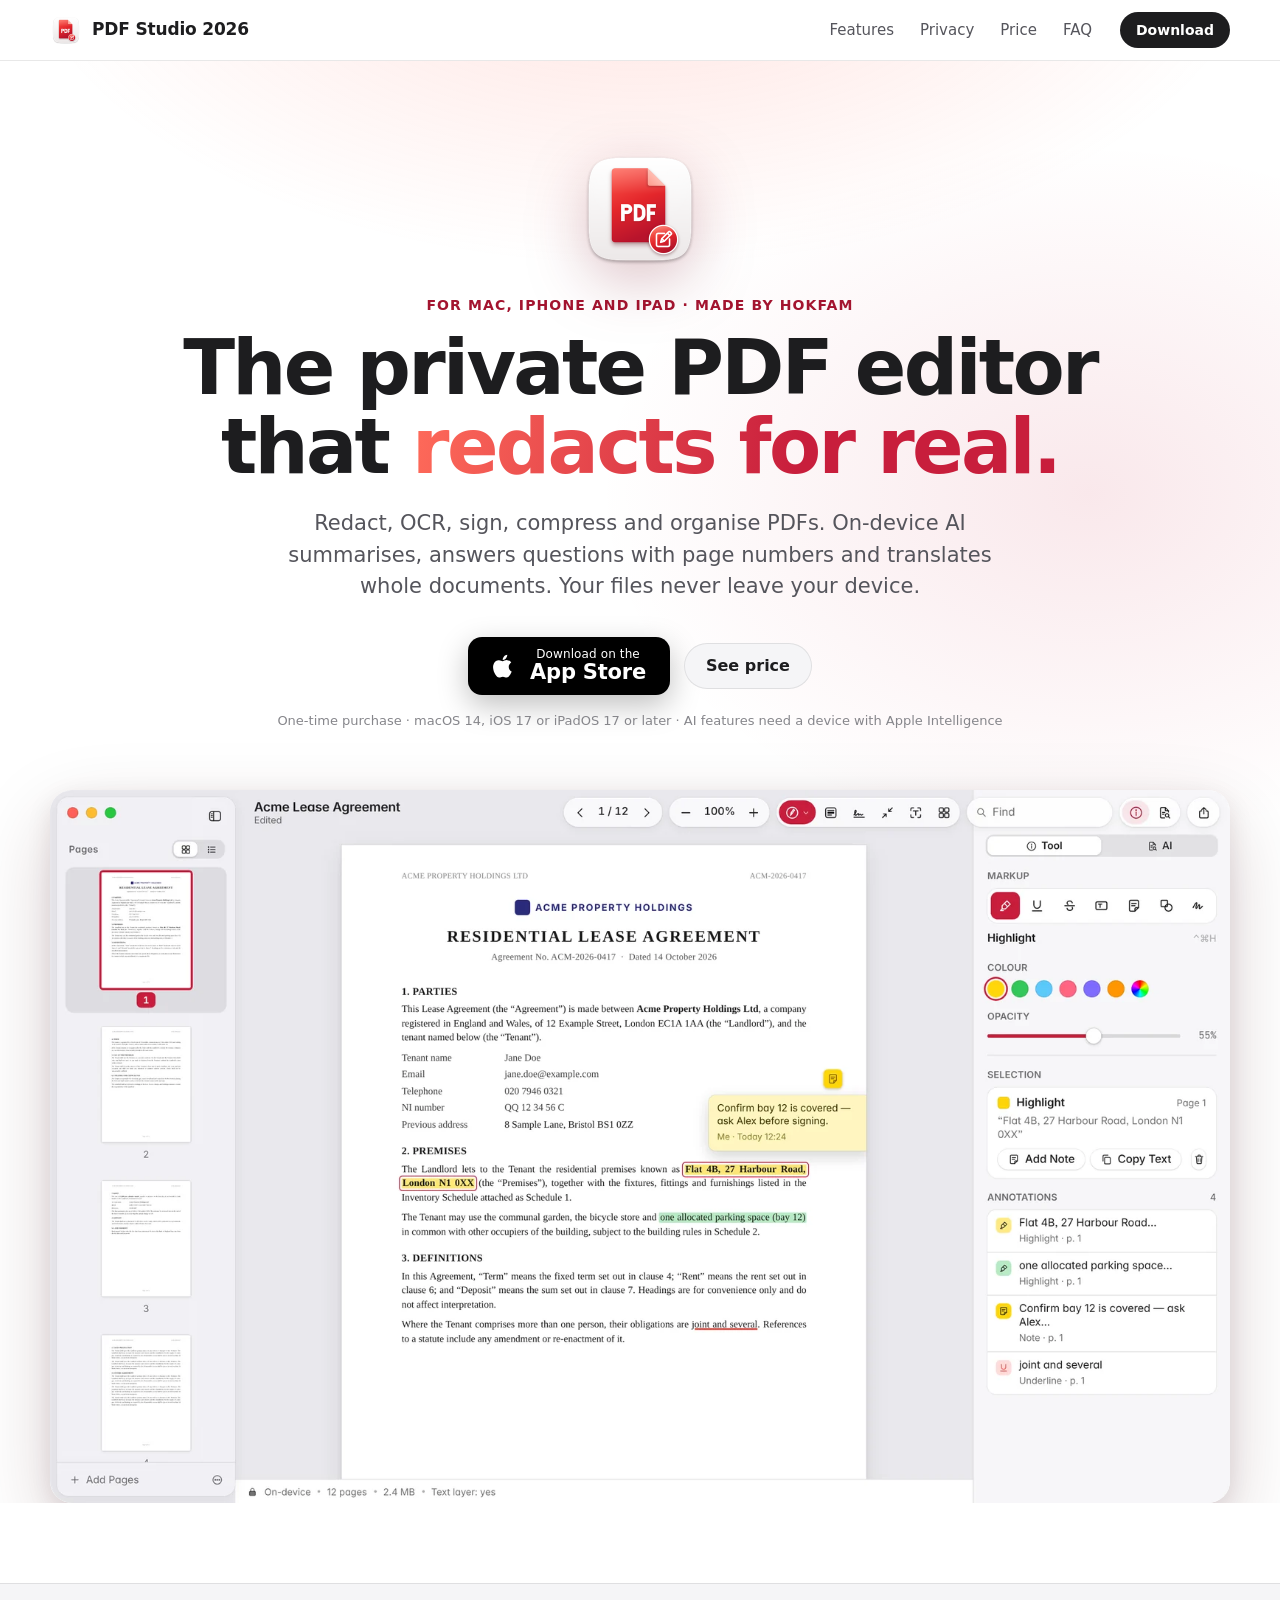
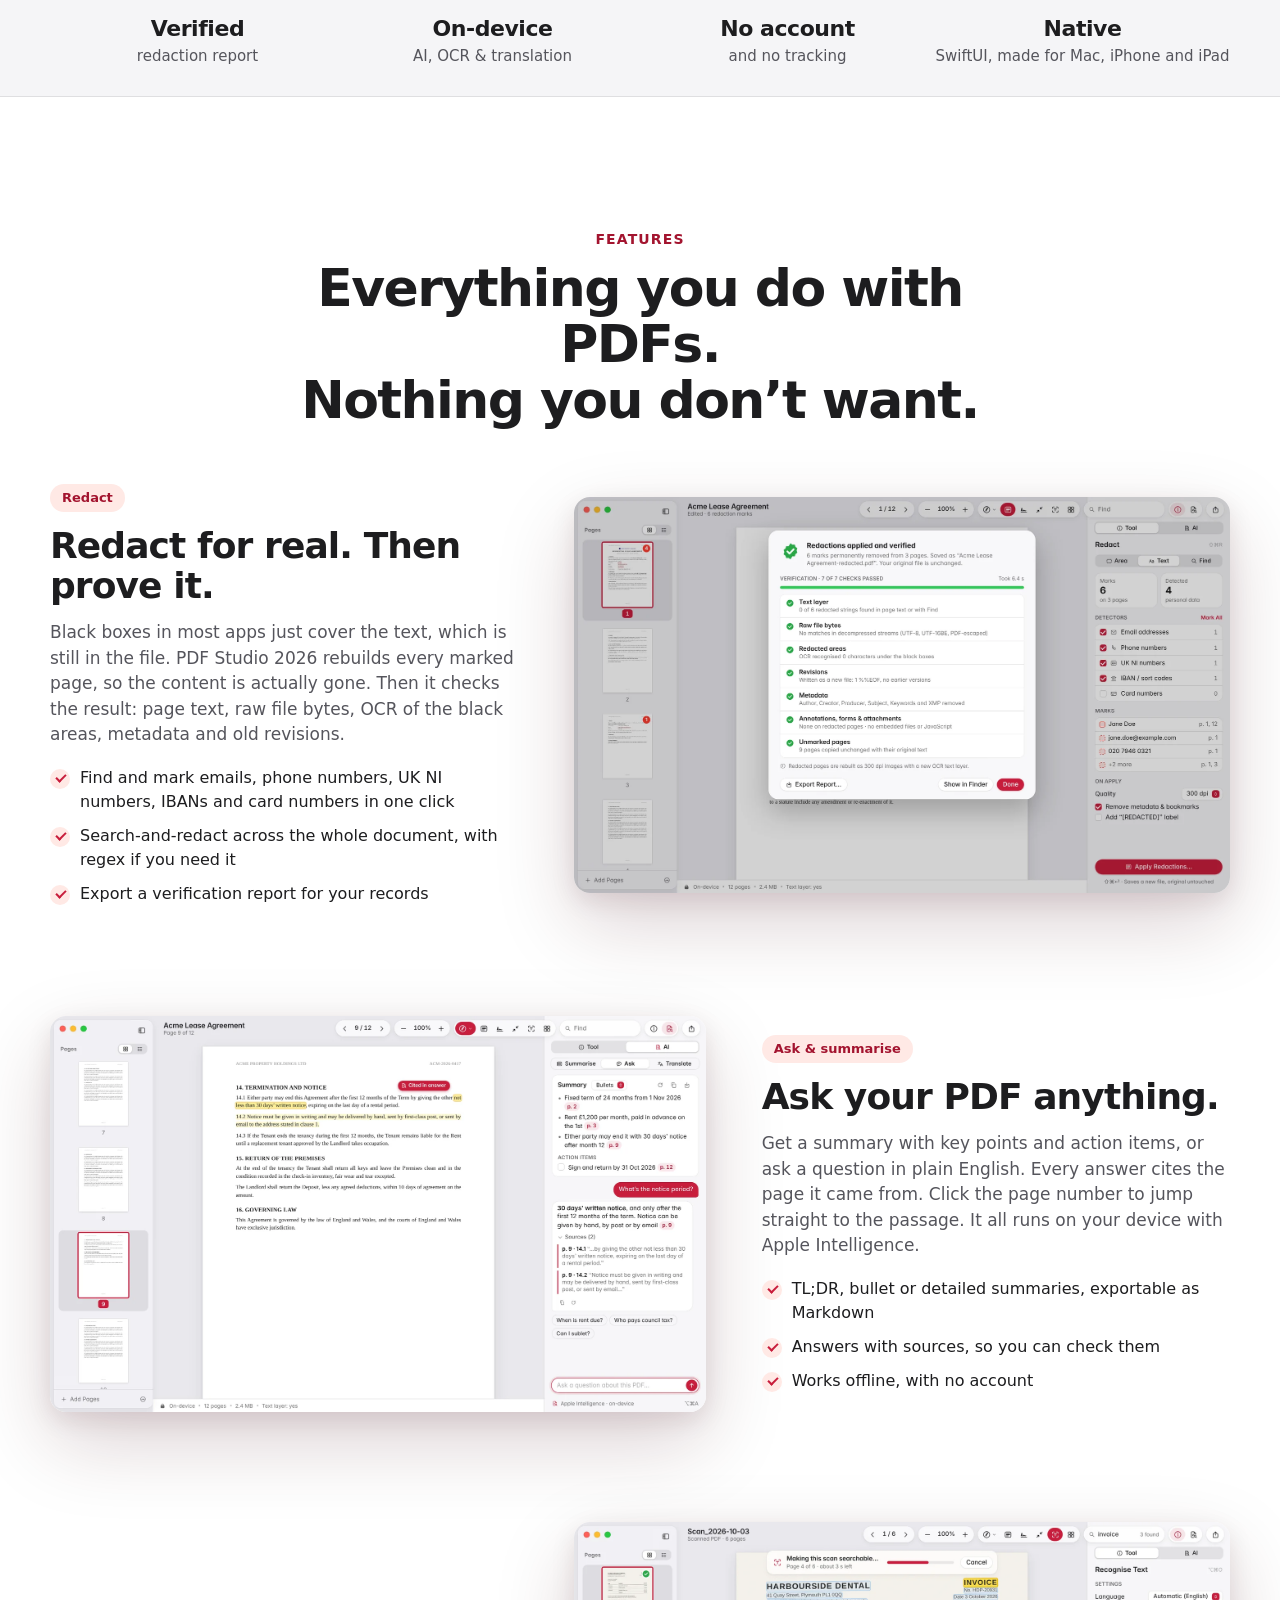
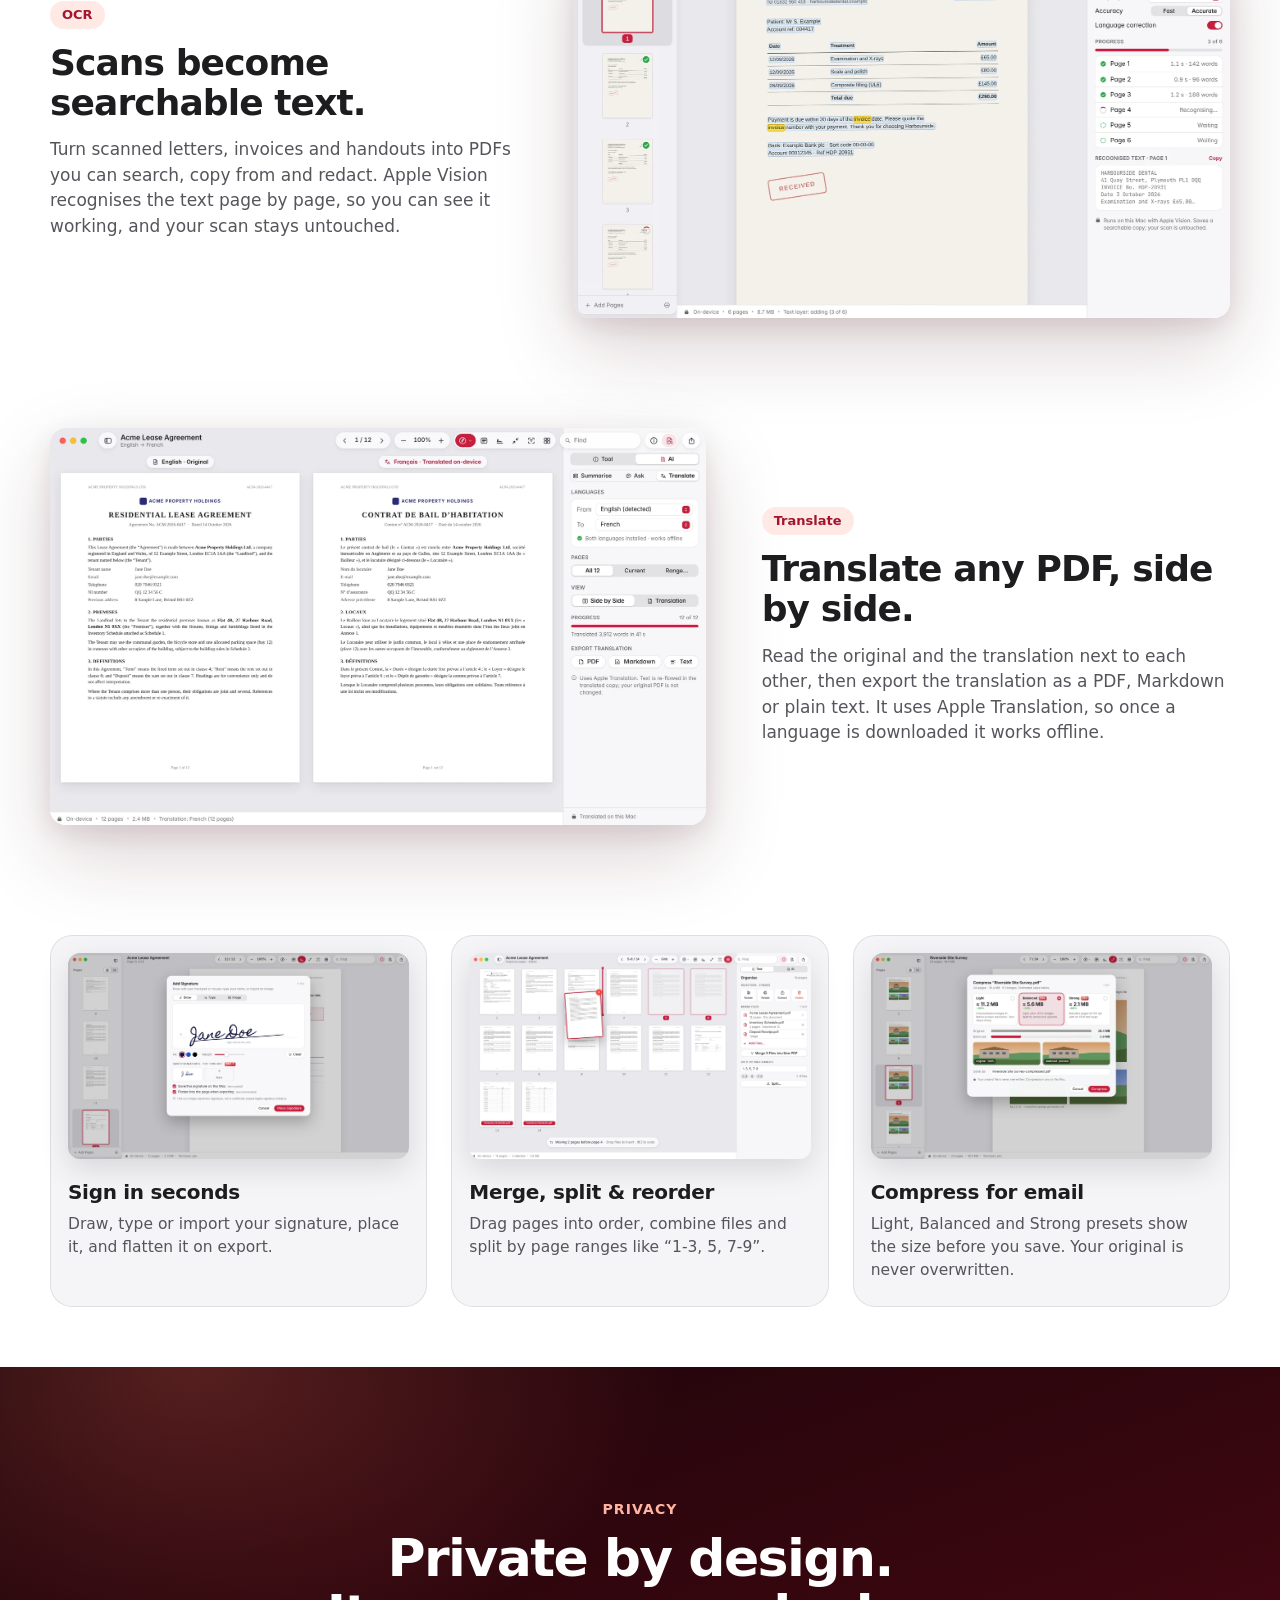
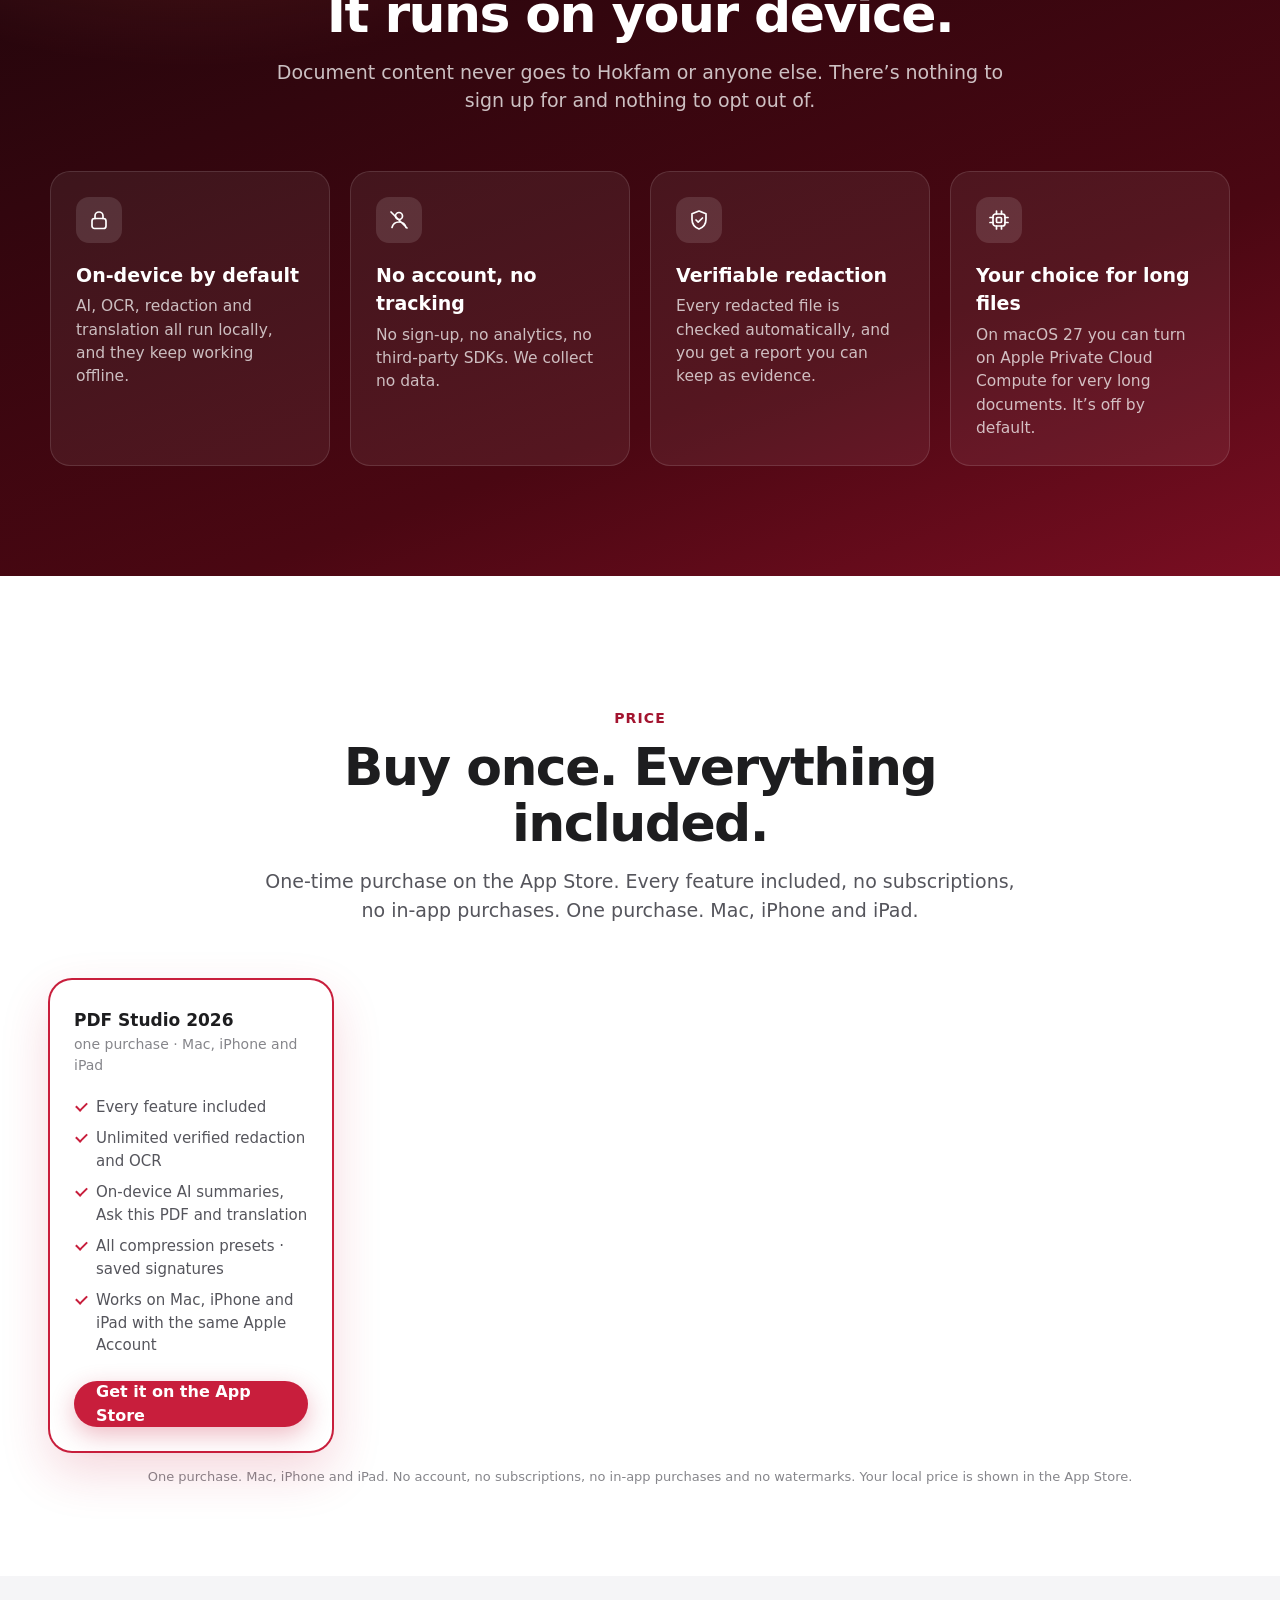
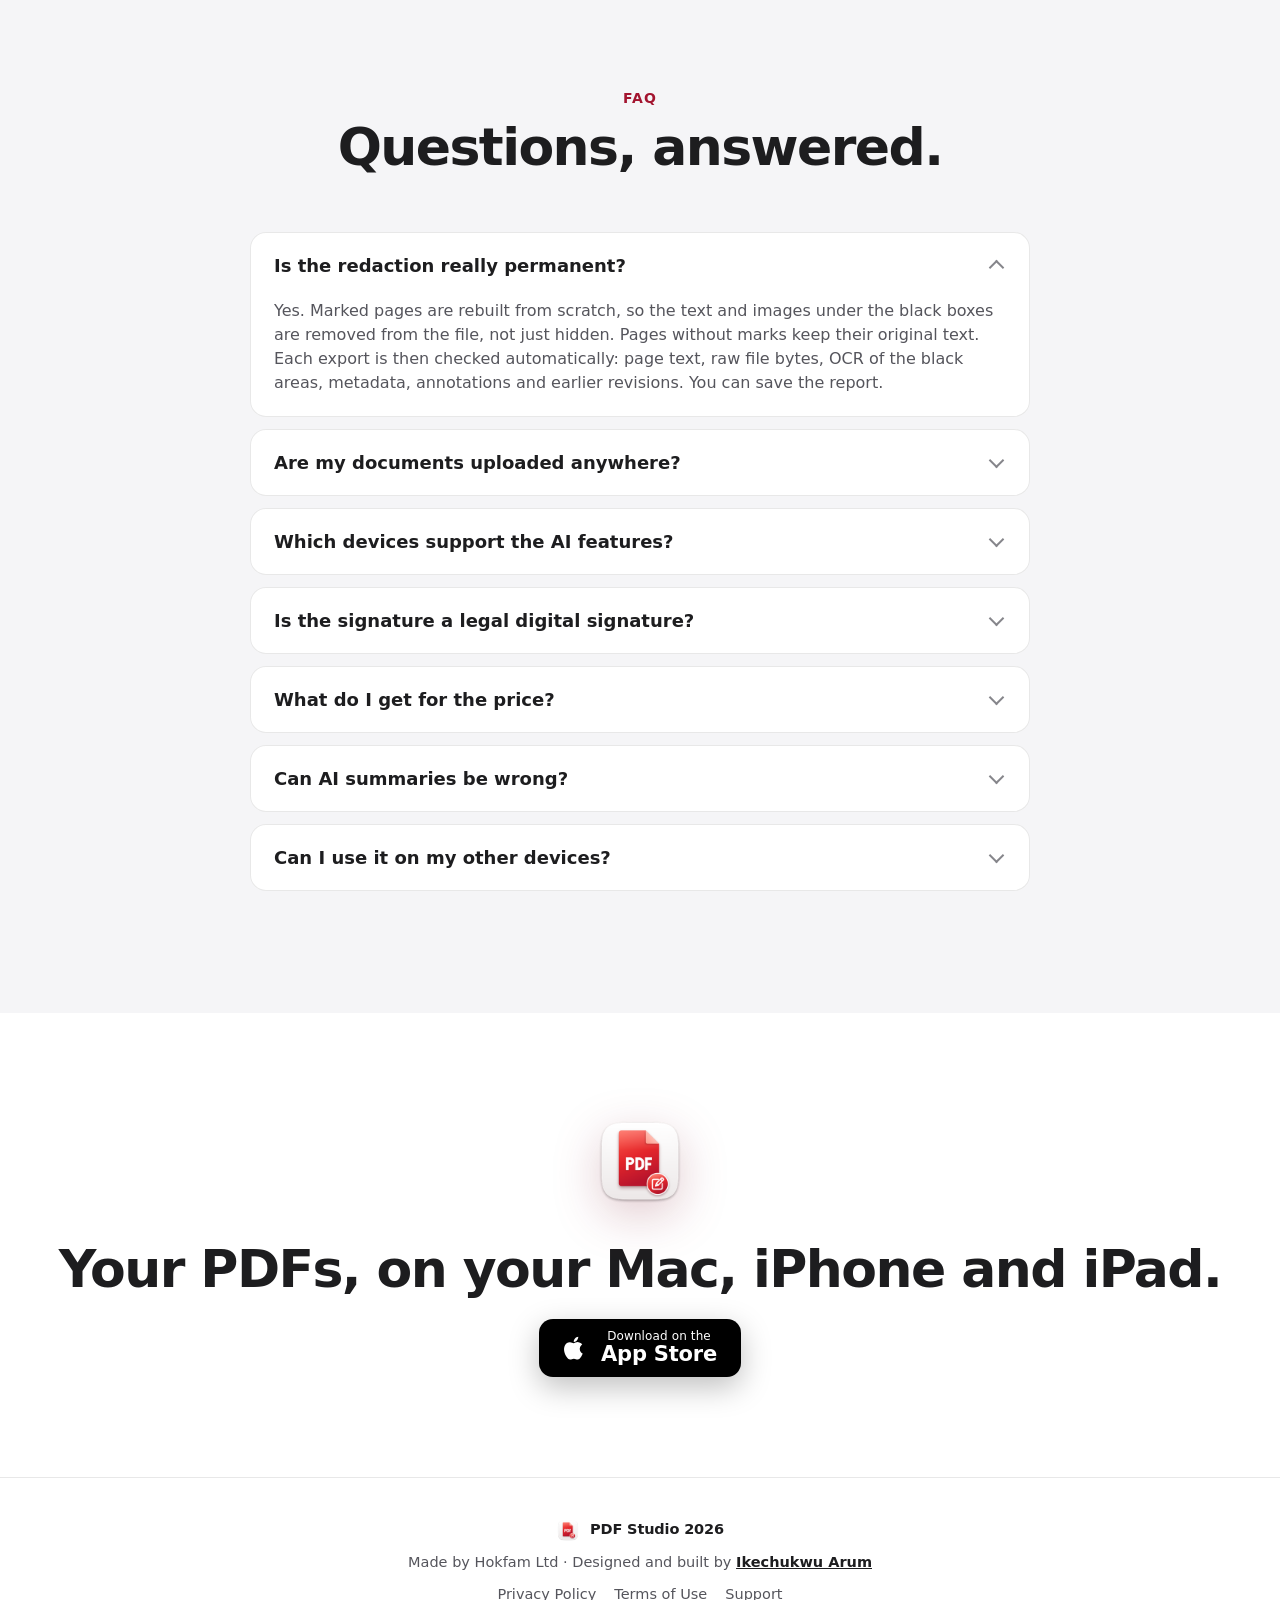
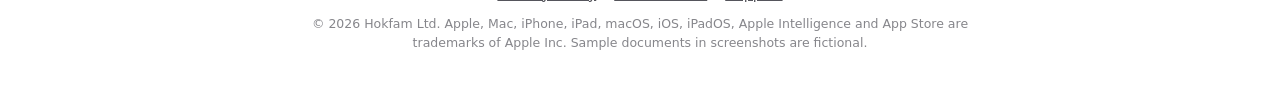
==== index.html @ 71749ad9 "Add files via upload" ====
<!doctype html>
<html lang="en">
<head>
<meta charset="utf-8">
<meta name="viewport" content="width=device-width, initial-scale=1">
<title>PDF Studio 2026: the private PDF editor for Mac, iPhone and iPad that redacts for real</title>
<meta name="description" content="Redact, OCR, sign, compress, merge and organise PDFs on your Mac, iPhone and iPad. On-device AI summarises, answers questions with page numbers and translates. No account. No tracking. Made by Hokfam Ltd.">
<meta name="theme-color" content="#C81E3C">
<meta property="og:type" content="website">
<meta property="og:site_name" content="PDF Studio 2026">
<meta property="og:title" content="PDF Studio 2026: the private PDF editor that redacts for real">
<meta property="og:description" content="Verified redaction, OCR, signatures, compression and on-device AI for Mac, iPhone and iPad. Your PDFs never leave your device.">
<meta property="og:image" content="assets/og-image.png">
<meta property="og:image:width" content="1200"><meta property="og:image:height" content="630">
<meta name="twitter:card" content="summary_large_image">
<meta name="twitter:title" content="PDF Studio 2026: the private PDF editor that redacts for real">
<meta name="twitter:description" content="Verified redaction, OCR, signatures, compression and on-device AI for Mac, iPhone and iPad.">
<meta name="twitter:image" content="assets/og-image.png">
<link rel="icon" type="image/png" sizes="32x32" href="assets/icon-32.png">
<link rel="icon" type="image/png" sizes="64x64" href="assets/icon-64.png">
<link rel="apple-touch-icon" href="assets/icon-180.png">
<link rel="stylesheet" href="styles.css">
<script type="application/ld+json">{"@context":"https://schema.org","@type":"SoftwareApplication","name":"PDF Studio 2026","operatingSystem":"macOS 14, iOS 17, iPadOS 17 or later","applicationCategory":"BusinessApplication","offers":{"@type":"Offer","name":"One-time purchase (Mac, iPhone and iPad)"},"publisher":{"@type":"Organization","name":"Hokfam Ltd"}}</script>
</head>
<body>
<a class="skip" href="#main">Skip to content</a>
<header class="nav">
  <div class="wrap nav-in">
    <a class="brand" href="#top"><img src="assets/icon-64.png" alt="" width="32" height="32"><span>PDF Studio 2026</span></a>
    <nav aria-label="Primary"><a href="#features">Features</a><a href="#privacy">Privacy</a><a href="#pricing">Price</a><a href="#faq">FAQ</a></nav>
    <a class="btn btn-sm btn-dark" href="#">Download</a>
  </div>
</header>

<main id="main">
<section class="hero" id="top">
  <div class="wrap hero-in">
    <img class="hero-icon" src="assets/icon-256.png" alt="PDF Studio 2026 app icon" width="128" height="128">
    <p class="eyebrow">For Mac, iPhone and iPad · Made by Hokfam</p>
    <h1>The private PDF editor<br>that <span class="grad">redacts for real.</span></h1>
    <p class="lead">Redact, OCR, sign, compress and organise PDFs. On-device AI summarises, answers questions with page numbers and translates whole documents. Your files never leave your device.</p>
    <div class="cta-row">
      <!-- Replace with Apple's official "Download on the App Store" badge (Apple Marketing Resources) before launch -->
      <a class="appstore" href="#" aria-label="Download on the App Store">
        <svg viewBox="0 0 24 24" aria-hidden="true"><path d="M16.6 12.6c0-2.3 1.9-3.4 2-3.5-1.1-1.6-2.8-1.8-3.4-1.8-1.4-.1-2.8.9-3.5.9-.7 0-1.9-.9-3.1-.8-1.6 0-3 .9-3.8 2.3-1.6 2.8-.4 7 1.2 9.2.8 1.1 1.7 2.3 2.9 2.3 1.1 0 1.6-.7 3-.7s1.8.7 3 .7 2-1.1 2.8-2.2c.9-1.3 1.2-2.5 1.3-2.6-.1 0-2.4-.9-2.4-3.8zM14.4 5.8c.6-.8 1.1-1.8 1-2.8-.9 0-2 .6-2.6 1.4-.6.7-1.1 1.7-1 2.7 1 .1 2-.5 2.6-1.3z"/></svg>
        <span><small>Download on the</small>App Store</span>
      </a>
      <a class="btn btn-ghost" href="#pricing">See price</a>
    </div>
    <p class="fine">One-time purchase · macOS 14, iOS 17 or iPadOS 17 or later · AI features need a device with Apple Intelligence</p>
  </div>
  <div class="wrap shot-hero">
    <picture>
      <source srcset="assets/01-main-editor-dark.webp" media="(prefers-color-scheme: dark)">
      <img src="assets/01-main-editor-light.webp" alt="PDF Studio 2026 editor window showing a lease agreement with page thumbnails, highlights and the markup inspector" width="1600" height="967">
    </picture>
  </div>
</section>

<section class="strip" aria-label="Highlights">
  <div class="wrap strip-in">
    <div><strong>Verified</strong><span>redaction report</span></div>
    <div><strong>On-device</strong><span>AI, OCR &amp; translation</span></div>
    <div><strong>No account</strong><span>and no tracking</span></div>
    <div><strong>Native</strong><span>SwiftUI, made for Mac, iPhone and iPad</span></div>
  </div>
</section>

<section id="features" class="features">
  <div class="wrap">
    <div class="sec-head"><p class="eyebrow">Features</p><h2>Everything you do with PDFs.<br>Nothing you don’t want.</h2></div>

    <article class="feat">
      <div class="feat-copy">
        <span class="tag">Redact</span>
        <h3>Redact for real. Then prove it.</h3>
        <p>Black boxes in most apps just cover the text, which is still in the file. PDF Studio 2026 rebuilds every marked page, so the content is actually gone. Then it checks the result: page text, raw file bytes, OCR of the black areas, metadata and old revisions.</p>
        <ul class="ticks"><li>Find and mark emails, phone numbers, UK NI numbers, IBANs and card numbers in one click</li><li>Search-and-redact across the whole document, with regex if you need it</li><li>Export a verification report for your records</li></ul>
      </div>
      <figure class="feat-shot"><picture><source srcset="assets/02-redaction-dark.webp" media="(prefers-color-scheme: dark)"><img src="assets/02-redaction-light.webp" alt="Redaction verified sheet listing seven passed checks" loading="lazy" width="1600" height="967"></picture></figure>
    </article>

    <article class="feat rev">
      <div class="feat-copy">
        <span class="tag">Ask &amp; summarise</span>
        <h3>Ask your PDF anything.</h3>
        <p>Get a summary with key points and action items, or ask a question in plain English. Every answer cites the page it came from. Click the page number to jump straight to the passage. It all runs on your device with Apple Intelligence.</p>
        <ul class="ticks"><li>TL;DR, bullet or detailed summaries, exportable as Markdown</li><li>Answers with sources, so you can check them</li><li>Works offline, with no account</li></ul>
      </div>
      <figure class="feat-shot"><picture><source srcset="assets/03-ai-panel-dark.webp" media="(prefers-color-scheme: dark)"><img src="assets/03-ai-panel-light.webp" alt="AI panel with a summary and an answer citing page 9" loading="lazy" width="1600" height="967"></picture></figure>
    </article>

    <article class="feat">
      <div class="feat-copy">
        <span class="tag">OCR</span>
        <h3>Scans become searchable text.</h3>
        <p>Turn scanned letters, invoices and handouts into PDFs you can search, copy from and redact. Apple Vision recognises the text page by page, so you can see it working, and your scan stays untouched.</p>
      </div>
      <figure class="feat-shot"><picture><source srcset="assets/05-ocr-dark.webp" media="(prefers-color-scheme: dark)"><img src="assets/05-ocr-light.webp" alt="OCR in progress on a scanned invoice with search matches highlighted" loading="lazy" width="1600" height="967"></picture></figure>
    </article>

    <article class="feat rev">
      <div class="feat-copy">
        <span class="tag">Translate</span>
        <h3>Translate any PDF, side by side.</h3>
        <p>Read the original and the translation next to each other, then export the translation as a PDF, Markdown or plain text. It uses Apple Translation, so once a language is downloaded it works offline.</p>
      </div>
      <figure class="feat-shot"><picture><source srcset="assets/04-translate-dark.webp" media="(prefers-color-scheme: dark)"><img src="assets/04-translate-light.webp" alt="English lease and its French translation side by side" loading="lazy" width="1600" height="967"></picture></figure>
    </article>

    <div class="grid3">
      <div class="card"><picture><source srcset="assets/06-sign-dark.webp" media="(prefers-color-scheme: dark)"><img src="assets/06-sign-light.webp" alt="Add Signature sheet with a drawn signature" loading="lazy"></picture><h4>Sign in seconds</h4><p>Draw, type or import your signature, place it, and flatten it on export.</p></div>
      <div class="card"><picture><source srcset="assets/07-organise-dark.webp" media="(prefers-color-scheme: dark)"><img src="assets/07-organise-light.webp" alt="Page grid with pages being reordered" loading="lazy"></picture><h4>Merge, split &amp; reorder</h4><p>Drag pages into order, combine files and split by page ranges like “1-3, 5, 7-9”.</p></div>
      <div class="card"><picture><source srcset="assets/08-compress-dark.webp" media="(prefers-color-scheme: dark)"><img src="assets/08-compress-light.webp" alt="Compress sheet with Light, Balanced and Strong presets" loading="lazy"></picture><h4>Compress for email</h4><p>Light, Balanced and Strong presets show the size before you save. Your original is never overwritten.</p></div>
    </div>
  </div>
</section>

<section id="privacy" class="privacy">
  <div class="wrap">
    <div class="sec-head"><p class="eyebrow light">Privacy</p><h2>Private by design.<br>It runs on your device.</h2>
      <p class="sub">Document content never goes to Hokfam or anyone else. There’s nothing to sign up for and nothing to opt out of.</p></div>
    <div class="pgrid">
      <div class="pcard"><div class="pi"><svg viewBox="0 0 24 24"><rect x="5" y="10.5" width="14" height="10" rx="2.5"/><path d="M8 10.5V8a4 4 0 0 1 8 0v2.5"/></svg></div><h4>On-device by default</h4><p>AI, OCR, redaction and translation all run locally, and they keep working offline.</p></div>
      <div class="pcard"><div class="pi"><svg viewBox="0 0 24 24"><circle cx="12" cy="8" r="3.5"/><path d="M5 19.5c.8-3.3 3.6-5.5 7-5.5s6.2 2.2 7 5.5M4 4l16 16"/></svg></div><h4>No account, no tracking</h4><p>No sign-up, no analytics, no third-party SDKs. We collect no data.</p></div>
      <div class="pcard"><div class="pi"><svg viewBox="0 0 24 24"><path d="M12 3 5 5.8v5.5c0 4.4 3 8.2 7 9.7 4-1.5 7-5.3 7-9.7V5.8L12 3z"/><path d="m9 12 2.2 2.2L15.5 10"/></svg></div><h4>Verifiable redaction</h4><p>Every redacted file is checked automatically, and you get a report you can keep as evidence.</p></div>
      <div class="pcard"><div class="pi"><svg viewBox="0 0 24 24"><rect x="6" y="6" width="12" height="12" rx="2.5"/><rect x="9.5" y="9.5" width="5" height="5" rx="1"/><path d="M9.5 3v3M14.5 3v3M9.5 18v3M14.5 18v3M3 9.5h3M3 14.5h3M18 9.5h3M18 14.5h3"/></svg></div><h4>Your choice for long files</h4><p>On macOS 27 you can turn on Apple Private Cloud Compute for very long documents. It’s off by default.</p></div>
    </div>
  </div>
</section>

<section id="pricing" class="pricing">
  <div class="wrap">
    <div class="sec-head"><p class="eyebrow">Price</p><h2>Buy once. Everything included.</h2><p class="sub">One-time purchase on the App Store. Every feature included, no subscriptions, no in-app purchases. One purchase. Mac, iPhone and iPad.</p></div>
    <div class="plans">
      <div class="plan best">
        <h4>PDF Studio 2026</h4>
        <!-- TODO: add the App Store price here once it is set in App Store Connect (e.g. <div class="price">…</div>). -->
        <div class="per">one purchase · Mac, iPhone and iPad</div>
        <ul><li>Every feature included</li><li>Unlimited verified redaction and OCR</li><li>On-device AI summaries, Ask this PDF and translation</li><li>All compression presets · saved signatures</li><li>Works on Mac, iPhone and iPad with the same Apple Account</li></ul>
        <!-- TODO: set href to the App Store link. -->
        <a class="btn btn-primary block" href="#">Get it on the App Store</a>
      </div>
    </div>
    <p class="fine center">One purchase. Mac, iPhone and iPad. No account, no subscriptions, no in-app purchases and no watermarks. Your local price is shown in the App Store.</p>
  </div>
</section>

<section id="faq" class="faq">
  <div class="wrap narrow">
    <div class="sec-head"><p class="eyebrow">FAQ</p><h2>Questions, answered.</h2></div>
    <details open><summary>Is the redaction really permanent?</summary><p>Yes. Marked pages are rebuilt from scratch, so the text and images under the black boxes are removed from the file, not just hidden. Pages without marks keep their original text. Each export is then checked automatically: page text, raw file bytes, OCR of the black areas, metadata, annotations and earlier revisions. You can save the report.</p></details>
    <details><summary>Are my documents uploaded anywhere?</summary><p>No. AI, OCR, redaction and translation run on your device. The app has no account and no analytics. The only optional exception is Apple Private Cloud Compute for very long documents on macOS 27. It’s off unless you turn it on, and Apple states that this data isn’t stored or accessible to Apple.</p></details>
    <details><summary>Which devices support the AI features?</summary><p>AI summaries and Ask this PDF need macOS 26 or iOS/iPadOS 26 on a device that supports Apple Intelligence, with Apple Intelligence turned on. Translation needs macOS 15 or iOS/iPadOS 18. On other devices the app shows key sentences from the document instead (no AI). Everything else, including redaction, OCR, signing, compression and organising, works on every supported Mac, iPhone and iPad.</p></details>
    <details><summary>Is the signature a legal digital signature?</summary><p>It’s a simple electronic signature: your drawn, typed or imported signature placed on the page. It isn’t a certificate-based digital signature (PAdES). For many everyday agreements a simple electronic signature is enough, but check what your document needs.</p></details>
    <details><summary>What do I get for the price?</summary><p>Everything, on Mac, iPhone and iPad. It’s a one-time purchase with every feature included, no subscriptions, no in-app purchases, no usage limits and no watermarks.</p></details>
    <details><summary>Can AI summaries be wrong?</summary><p>Yes, summaries can contain errors. That’s why every point and answer links to the page it came from, so you can check the source in one click.</p></details>
    <details><summary>Can I use it on my other devices?</summary><p>Yes. One purchase works on Mac, iPhone and iPad. Download it from the App Store on each device with the same Apple Account.</p></details>
  </div>
</section>

<section class="final">
  <div class="wrap final-in">
    <img src="assets/icon-256.png" alt="" width="96" height="96">
    <h2>Your PDFs, on your Mac, iPhone and iPad.</h2>
    <a class="appstore" href="#" aria-label="Download on the App Store"><svg viewBox="0 0 24 24" aria-hidden="true"><path d="M16.6 12.6c0-2.3 1.9-3.4 2-3.5-1.1-1.6-2.8-1.8-3.4-1.8-1.4-.1-2.8.9-3.5.9-.7 0-1.9-.9-3.1-.8-1.6 0-3 .9-3.8 2.3-1.6 2.8-.4 7 1.2 9.2.8 1.1 1.7 2.3 2.9 2.3 1.1 0 1.6-.7 3-.7s1.8.7 3 .7 2-1.1 2.8-2.2c.9-1.3 1.2-2.5 1.3-2.6-.1 0-2.4-.9-2.4-3.8zM14.4 5.8c.6-.8 1.1-1.8 1-2.8-.9 0-2 .6-2.6 1.4-.6.7-1.1 1.7-1 2.7 1 .1 2-.5 2.6-1.3z"/></svg><span><small>Download on the</small>App Store</span></a>
  </div>
</section>
</main>

<footer class="foot">
  <div class="wrap foot-in">
    <div class="brand"><img src="assets/icon-64.png" alt="" width="24" height="24"><span>PDF Studio 2026</span></div>
    <p>Made by Hokfam Ltd · Designed and built by <a href="https://ikarum.vercel.app" rel="noopener">Ikechukwu Arum</a></p>
    <p class="links"><a href="privacy.html">Privacy Policy</a><a href="https://www.apple.com/legal/internet-services/itunes/dev/stdeula/" rel="noopener">Terms of Use</a><a href="support.html">Support</a></p>
    <p class="legal">© 2026 Hokfam Ltd. Apple, Mac, iPhone, iPad, macOS, iOS, iPadOS, Apple Intelligence and App Store are trademarks of Apple Inc. Sample documents in screenshots are fictional.</p>
  </div>
</footer>
</body>
</html>
---- styles.css ----
/* PDF Edit Studio landing — Hokfam Ltd */
:root{
  --accent:#C81E3C;--accent-2:#FF6B5A;--accent-ink:#A3142F;--accent-soft:#FFE9E5;
  --ink:#1D1D1F;--ink-2:#55555C;--ink-3:#86868B;--bg:#FFFFFF;--bg-2:#F5F5F7;--line:rgba(0,0,0,.09);--card:#FFFFFF;
  --deep:#1A050A;--deep-2:#4A0712;
  --radius:22px;--shadow:0 30px 80px rgba(60,0,15,.18),0 8px 24px rgba(60,0,15,.10);
  --font:-apple-system,BlinkMacSystemFont,"SF Pro Display","SF Pro Text","Inter","Segoe UI",system-ui,sans-serif;
  color-scheme:light dark;
}
@media (prefers-color-scheme:dark){
  :root{--accent:#F0505E;--accent-ink:#FF8A93;--accent-soft:rgba(240,80,94,.14);--ink:#F5F5F7;--ink-2:#B4B4BA;--ink-3:#8A8A90;--bg:#0E0E10;--bg-2:#161618;--line:rgba(255,255,255,.10);--card:#1B1B1E;--shadow:0 30px 80px rgba(0,0,0,.6),0 8px 24px rgba(0,0,0,.4)}
}
*{box-sizing:border-box;margin:0;padding:0}
html{scroll-behavior:smooth;-webkit-text-size-adjust:100%}
body{font-family:var(--font);color:var(--ink);background:var(--bg);line-height:1.5;-webkit-font-smoothing:antialiased;font-size:17px}
img{max-width:100%;height:auto;display:block}
a{color:var(--accent-ink)}
.wrap{width:min(1180px,100% - 48px);margin-inline:auto}
.narrow{width:min(780px,100% - 48px)}
.skip{position:absolute;left:-999px}.skip:focus{left:12px;top:12px;background:#fff;padding:8px 12px;border-radius:8px;z-index:99}
:focus-visible{outline:3px solid var(--accent);outline-offset:3px;border-radius:6px}

/* nav */
.nav{position:sticky;top:0;z-index:50;backdrop-filter:saturate(180%) blur(20px);-webkit-backdrop-filter:saturate(180%) blur(20px);background:color-mix(in srgb,var(--bg) 78%,transparent);border-bottom:1px solid var(--line)}
.nav-in{display:flex;align-items:center;gap:28px;height:60px}
.brand{display:flex;align-items:center;gap:10px;font-weight:700;color:var(--ink);text-decoration:none;letter-spacing:-.01em}
.nav nav{display:flex;gap:26px;margin-left:auto}
.nav nav a{color:var(--ink-2);text-decoration:none;font-size:15px;font-weight:500}.nav nav a:hover{color:var(--ink)}

/* buttons */
.btn{display:inline-flex;align-items:center;justify-content:center;gap:8px;height:46px;padding:0 22px;border-radius:23px;font-weight:600;font-size:16px;text-decoration:none;transition:transform .15s,background .15s}
.btn:hover{transform:translateY(-1px)}
.btn-sm{height:36px;padding:0 16px;font-size:14px}
.btn-dark{background:var(--ink);color:var(--bg)}
.btn-primary{background:var(--accent);color:#fff;box-shadow:0 8px 24px rgba(200,30,60,.3)}
.btn-ghost{background:var(--bg-2);color:var(--ink);box-shadow:inset 0 0 0 1px var(--line)}
.block{width:100%}
.appstore{display:inline-flex;align-items:center;gap:12px;height:58px;padding:0 24px 0 20px;border-radius:14px;background:#000;color:#fff;text-decoration:none;box-shadow:0 10px 30px rgba(0,0,0,.25);transition:transform .15s}
@media (prefers-color-scheme:dark){.appstore{box-shadow:0 0 0 1px rgba(255,255,255,.25)}}
.appstore:hover{transform:translateY(-1px)}
.appstore svg{width:30px;height:30px;fill:#fff}
.appstore span{display:flex;flex-direction:column;font-size:21px;font-weight:600;line-height:1.05;letter-spacing:-.01em}
.appstore small{font-size:12px;font-weight:500;letter-spacing:.01em}

/* hero */
.hero{position:relative;padding:84px 0 0;overflow:hidden;background:radial-gradient(900px 500px at 50% -10%,rgba(255,107,90,.20),transparent 70%),radial-gradient(700px 500px at 85% 30%,rgba(200,30,60,.10),transparent 70%)}
.hero-in{text-align:center;display:flex;flex-direction:column;align-items:center}
.hero-icon{width:128px;height:128px;filter:drop-shadow(0 18px 30px rgba(120,10,30,.25))}
.eyebrow{font-size:14px;font-weight:700;letter-spacing:.08em;text-transform:uppercase;color:var(--accent-ink);margin-top:22px}
.eyebrow.light{color:#FFB4A3}
h1{font-size:clamp(40px,6.4vw,76px);line-height:1.04;letter-spacing:-.035em;font-weight:800;margin-top:12px}
.grad{background:linear-gradient(100deg,var(--accent-2),var(--accent) 60%);-webkit-background-clip:text;background-clip:text;color:transparent}
.lead{max-width:720px;font-size:clamp(18px,2vw,21px);color:var(--ink-2);margin-top:22px;line-height:1.5}
.cta-row{display:flex;gap:14px;align-items:center;margin-top:34px;flex-wrap:wrap;justify-content:center}
.fine{font-size:13px;color:var(--ink-3);margin-top:16px}
.center{text-align:center}
.shot-hero{margin-top:60px;position:relative}
.shot-hero img{border-radius:var(--radius);box-shadow:var(--shadow);margin-inline:auto}

/* strip */
.strip{border-block:1px solid var(--line);margin-top:80px;background:var(--bg-2)}
.strip-in{display:grid;grid-template-columns:repeat(4,1fr);padding:28px 0}
.strip-in div{text-align:center;display:flex;flex-direction:column}
.strip-in strong{font-size:22px;letter-spacing:-.02em}
.strip-in span{color:var(--ink-2);font-size:15px}

/* sections */
section{scroll-margin-top:70px}
.sec-head{text-align:center;max-width:760px;margin:0 auto 56px}
h2{font-size:clamp(32px,4.4vw,52px);line-height:1.08;letter-spacing:-.03em;font-weight:800;margin-top:10px}
.sub{color:var(--ink-2);font-size:19px;margin-top:16px}
.features{padding:110px 0 60px}
.feat{display:grid;grid-template-columns:5fr 7fr;gap:56px;align-items:center;margin-bottom:110px}
.feat.rev{grid-template-columns:7fr 5fr}.feat.rev .feat-copy{order:2}
.tag{display:inline-block;font-size:13px;font-weight:700;color:var(--accent-ink);background:var(--accent-soft);padding:4px 12px;border-radius:999px}
h3{font-size:clamp(26px,3vw,36px);line-height:1.12;letter-spacing:-.025em;margin-top:14px}
.feat-copy p{color:var(--ink-2);margin-top:14px}
.ticks{list-style:none;margin-top:18px;display:flex;flex-direction:column;gap:10px}
.ticks li{position:relative;padding-left:30px;color:var(--ink);font-size:16px}
.ticks li::before{content:"";position:absolute;left:0;top:3px;width:20px;height:20px;border-radius:10px;background:var(--accent-soft)}
.ticks li::after{content:"";position:absolute;left:6px;top:8px;width:8px;height:4px;border:solid var(--accent);border-width:0 0 2px 2px;transform:rotate(-45deg)}
.feat-shot img{border-radius:16px;box-shadow:var(--shadow)}
.grid3{display:grid;grid-template-columns:repeat(3,1fr);gap:24px}
.card{background:var(--bg-2);border-radius:var(--radius);padding:18px 18px 24px;box-shadow:inset 0 0 0 1px var(--line)}
.card img{border-radius:12px;box-shadow:0 10px 30px rgba(0,0,0,.12)}
.card h4{font-size:20px;margin-top:18px;letter-spacing:-.015em}
.card p{color:var(--ink-2);font-size:15.5px;margin-top:6px}

/* privacy */
.privacy{padding:110px 0;background:radial-gradient(800px 500px at 15% 0%,rgba(255,107,90,.25),transparent 60%),linear-gradient(160deg,var(--deep),var(--deep-2) 70%,#7A0E22);color:#fff}
.privacy .sub{color:rgba(255,255,255,.75)}
.pgrid{display:grid;grid-template-columns:repeat(4,1fr);gap:20px}
.pcard{background:rgba(255,255,255,.06);border-radius:20px;padding:26px;box-shadow:inset 0 0 0 1px rgba(255,255,255,.12)}
.pi{width:46px;height:46px;border-radius:13px;background:rgba(255,255,255,.12);display:grid;place-items:center}
.pi svg{width:24px;height:24px;fill:none;stroke:#fff;stroke-width:1.7;stroke-linecap:round;stroke-linejoin:round}
.pcard h4{font-size:19px;margin-top:18px}
.pcard p{color:rgba(255,255,255,.72);font-size:15.5px;margin-top:6px}

/* pricing */
.pricing{padding:110px 0 90px}
.plans{display:grid;grid-template-columns:repeat(4,1fr);gap:18px;align-items:stretch}
.plan{position:relative;background:var(--card);border-radius:var(--radius);padding:28px 24px 24px;box-shadow:inset 0 0 0 1px var(--line);display:flex;flex-direction:column}
.plan.best{box-shadow:0 0 0 2px var(--accent),0 20px 50px rgba(200,30,60,.18)}
.plan .badge{position:absolute;top:-12px;left:24px;background:var(--accent);color:#fff;font-size:12px;font-weight:700;letter-spacing:.04em;text-transform:uppercase;padding:4px 10px;border-radius:999px}
.plan h4{font-size:17px}
.price{font-size:42px;font-weight:800;letter-spacing:-.03em;margin-top:8px;font-variant-numeric:tabular-nums}
.per{color:var(--ink-3);font-size:14px}
.plan ul{list-style:none;margin:20px 0 24px;display:flex;flex-direction:column;gap:9px;flex:1}
.plan li{font-size:15px;color:var(--ink-2);padding-left:22px;position:relative}
.plan li::before{content:"";position:absolute;left:2px;top:6px;width:9px;height:5px;border:solid var(--accent);border-width:0 0 2px 2px;transform:rotate(-45deg)}

/* faq */
.faq{padding:90px 0 110px;background:var(--bg-2)}
details{background:var(--card);border-radius:16px;padding:0 24px;box-shadow:inset 0 0 0 1px var(--line);margin-bottom:12px}
summary{cursor:pointer;list-style:none;font-weight:650;font-size:18px;padding:20px 30px 20px 0;position:relative}
summary::-webkit-details-marker{display:none}
summary::after{content:"";position:absolute;right:4px;top:26px;width:9px;height:9px;border:solid var(--ink-3);border-width:0 2px 2px 0;transform:rotate(45deg);transition:transform .2s}
details[open] summary::after{transform:rotate(-135deg);top:30px}
details p{color:var(--ink-2);padding-bottom:22px;font-size:16px}

/* final + footer */
.final{padding:100px 0;text-align:center}
.final-in{display:flex;flex-direction:column;align-items:center;gap:22px}
.final img{filter:drop-shadow(0 14px 24px rgba(120,10,30,.22))}
.foot{border-top:1px solid var(--line);padding:40px 0 50px;color:var(--ink-2);font-size:14.5px}
.foot-in{display:flex;flex-direction:column;align-items:center;gap:10px;text-align:center}
.foot a{color:var(--ink);font-weight:600}
.links{display:flex;gap:18px}.links a{font-weight:500;color:var(--ink-2)}
.legal{font-size:12.5px;color:var(--ink-3);max-width:720px}

/* responsive */
@media (max-width:980px){
  .feat,.feat.rev{grid-template-columns:1fr;gap:28px;margin-bottom:80px}.feat.rev .feat-copy{order:0}
  .grid3{grid-template-columns:1fr}
  .pgrid,.plans{grid-template-columns:1fr 1fr}
  .strip-in{grid-template-columns:1fr 1fr;gap:20px}
}
@media (max-width:640px){
  body{font-size:16px}
  .nav nav{display:none}.nav .btn{margin-left:auto}
  .hero{padding-top:56px}.hero-icon{width:104px;height:104px}
  .appstore{height:54px}
  .pgrid,.plans{grid-template-columns:1fr}
  .shot-hero{margin-top:40px}.shot-hero img{border-radius:12px}
  .features,.privacy,.pricing{padding:80px 0}
  .plan.best{margin-top:10px}
}
@media (prefers-reduced-motion:reduce){*{transition:none!important;scroll-behavior:auto!important}}
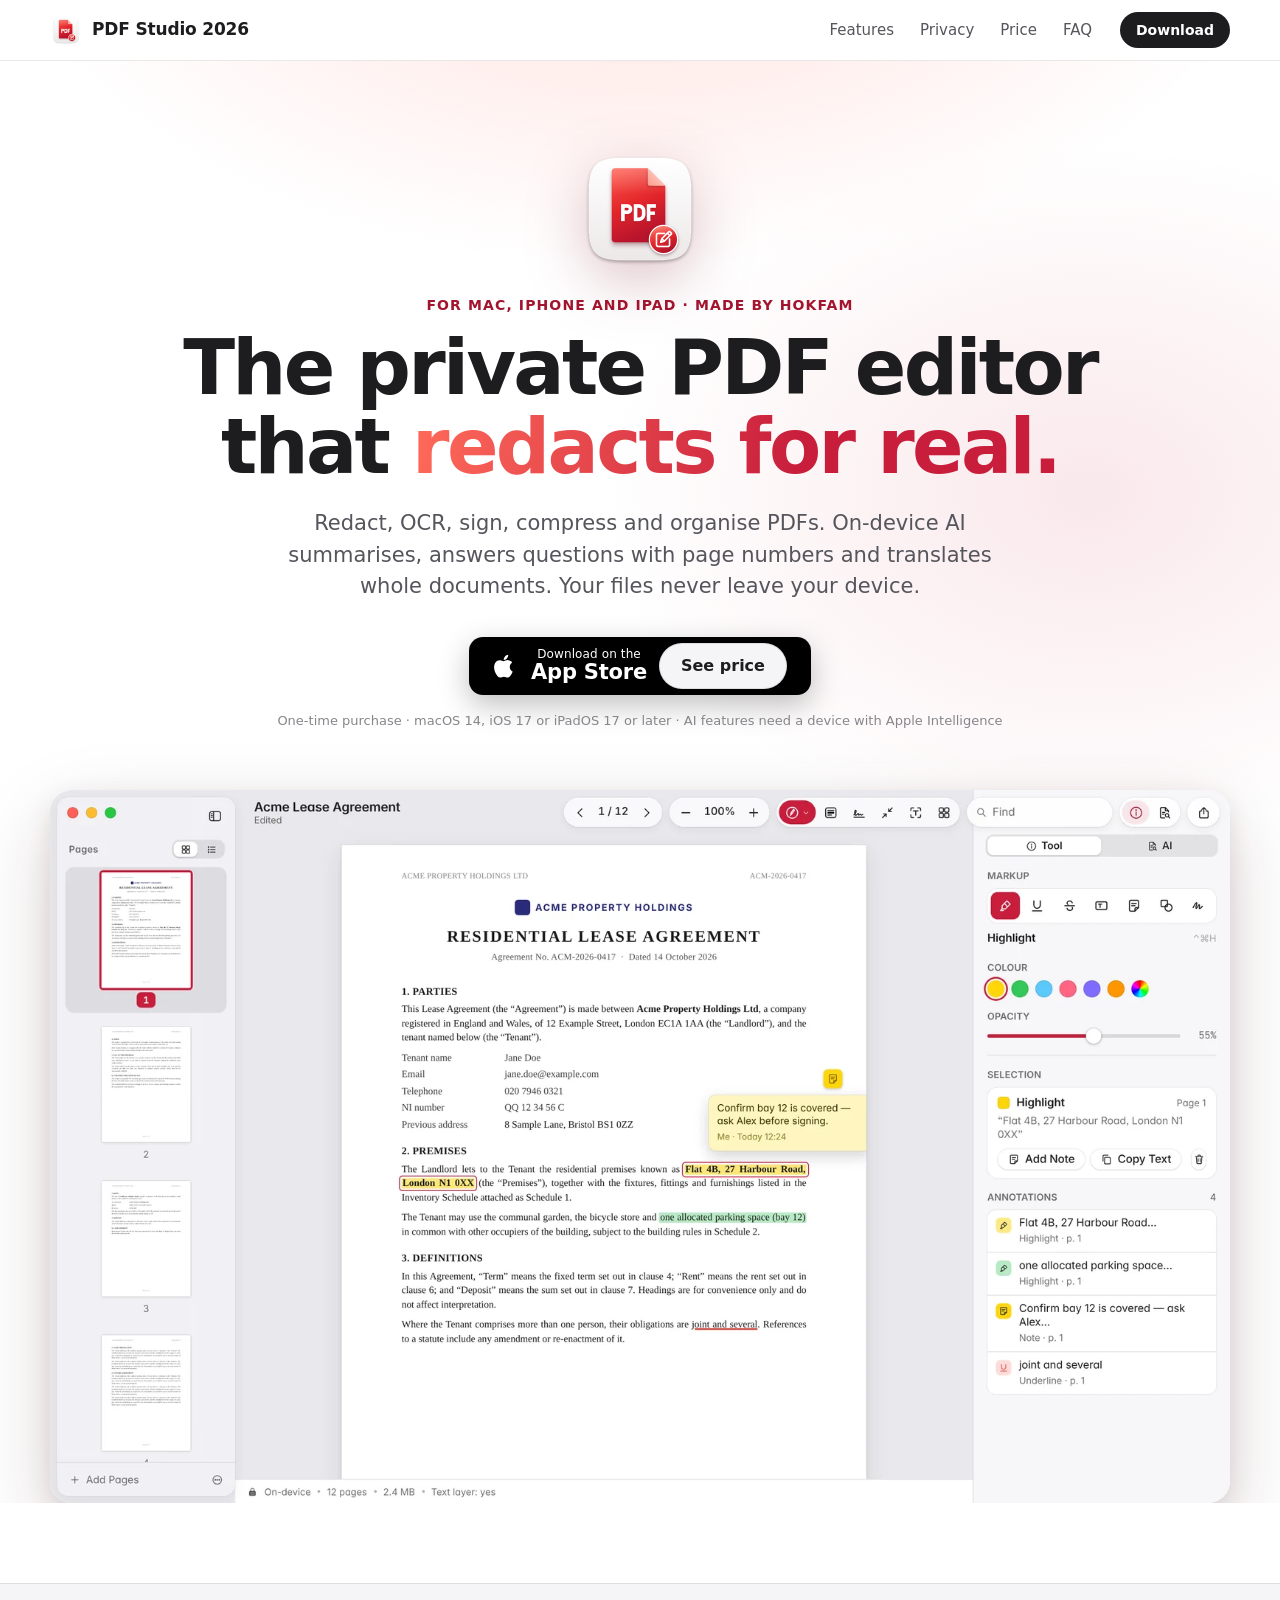
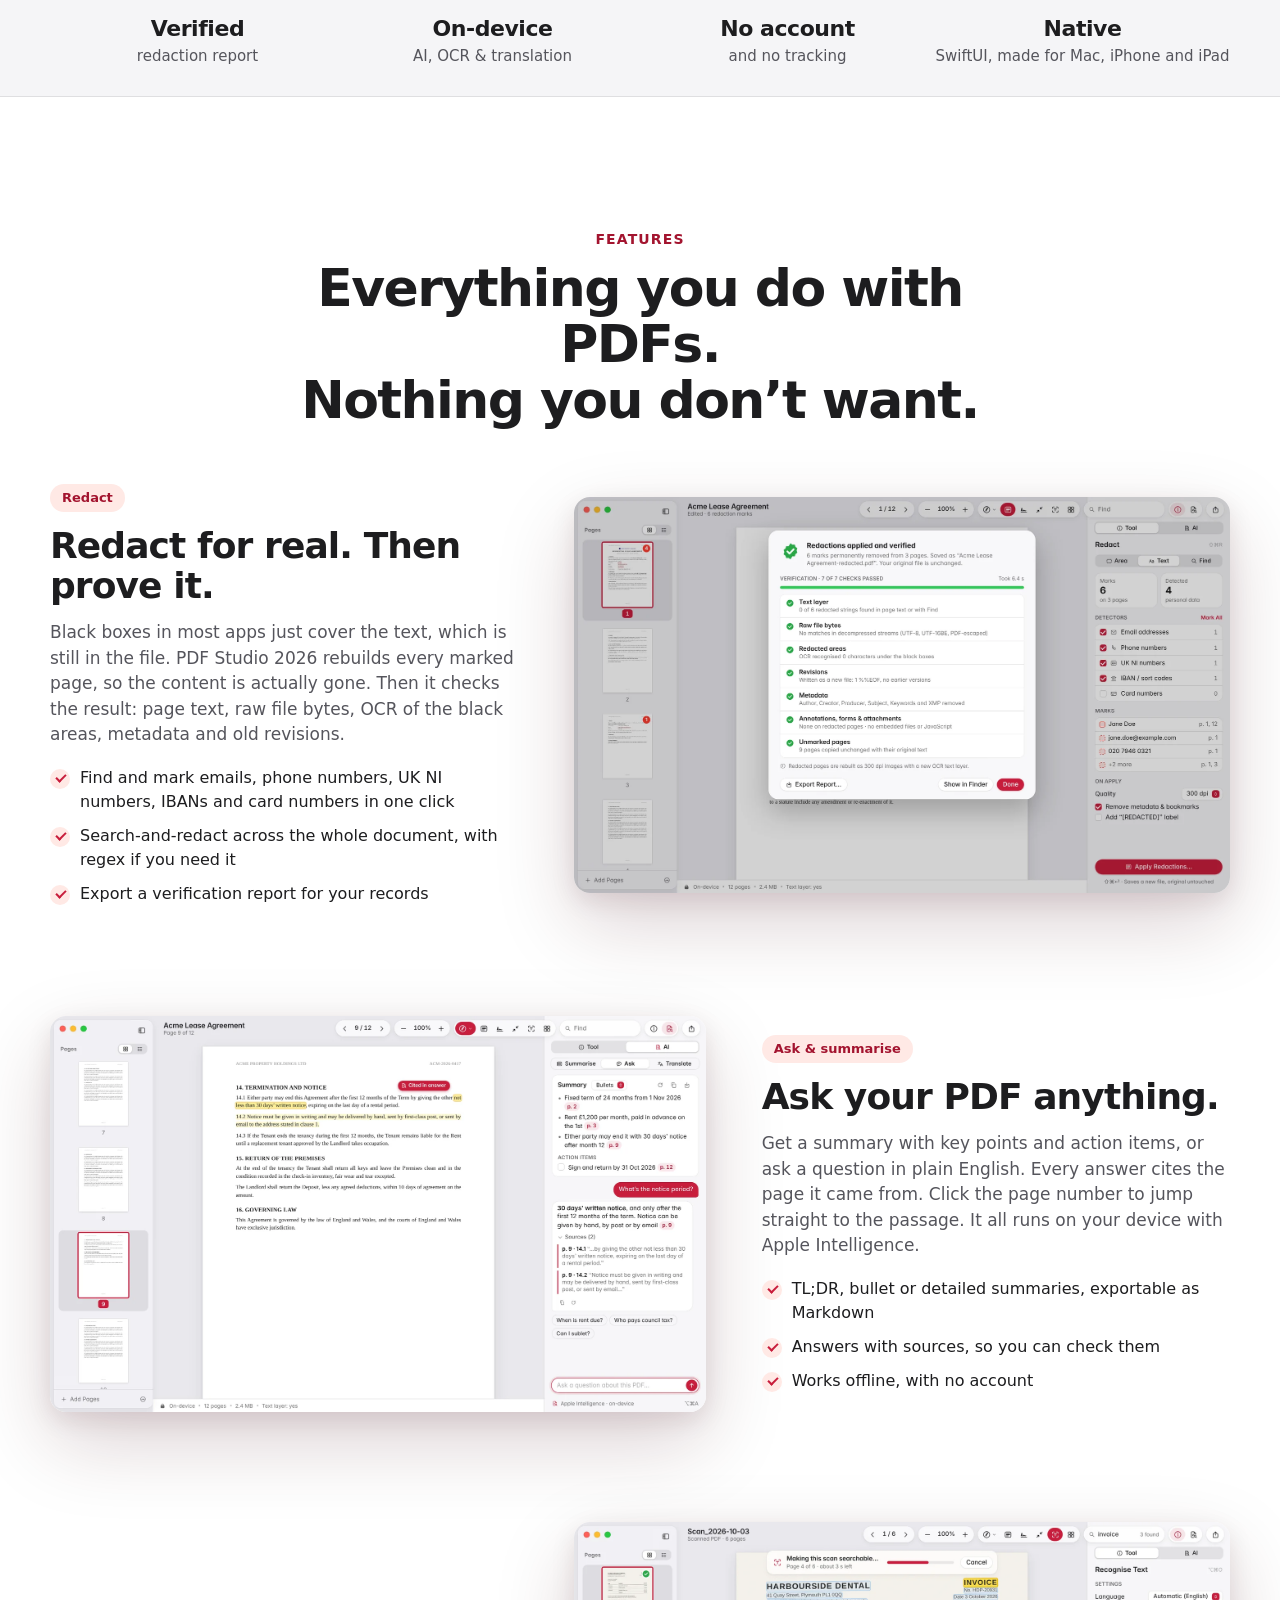
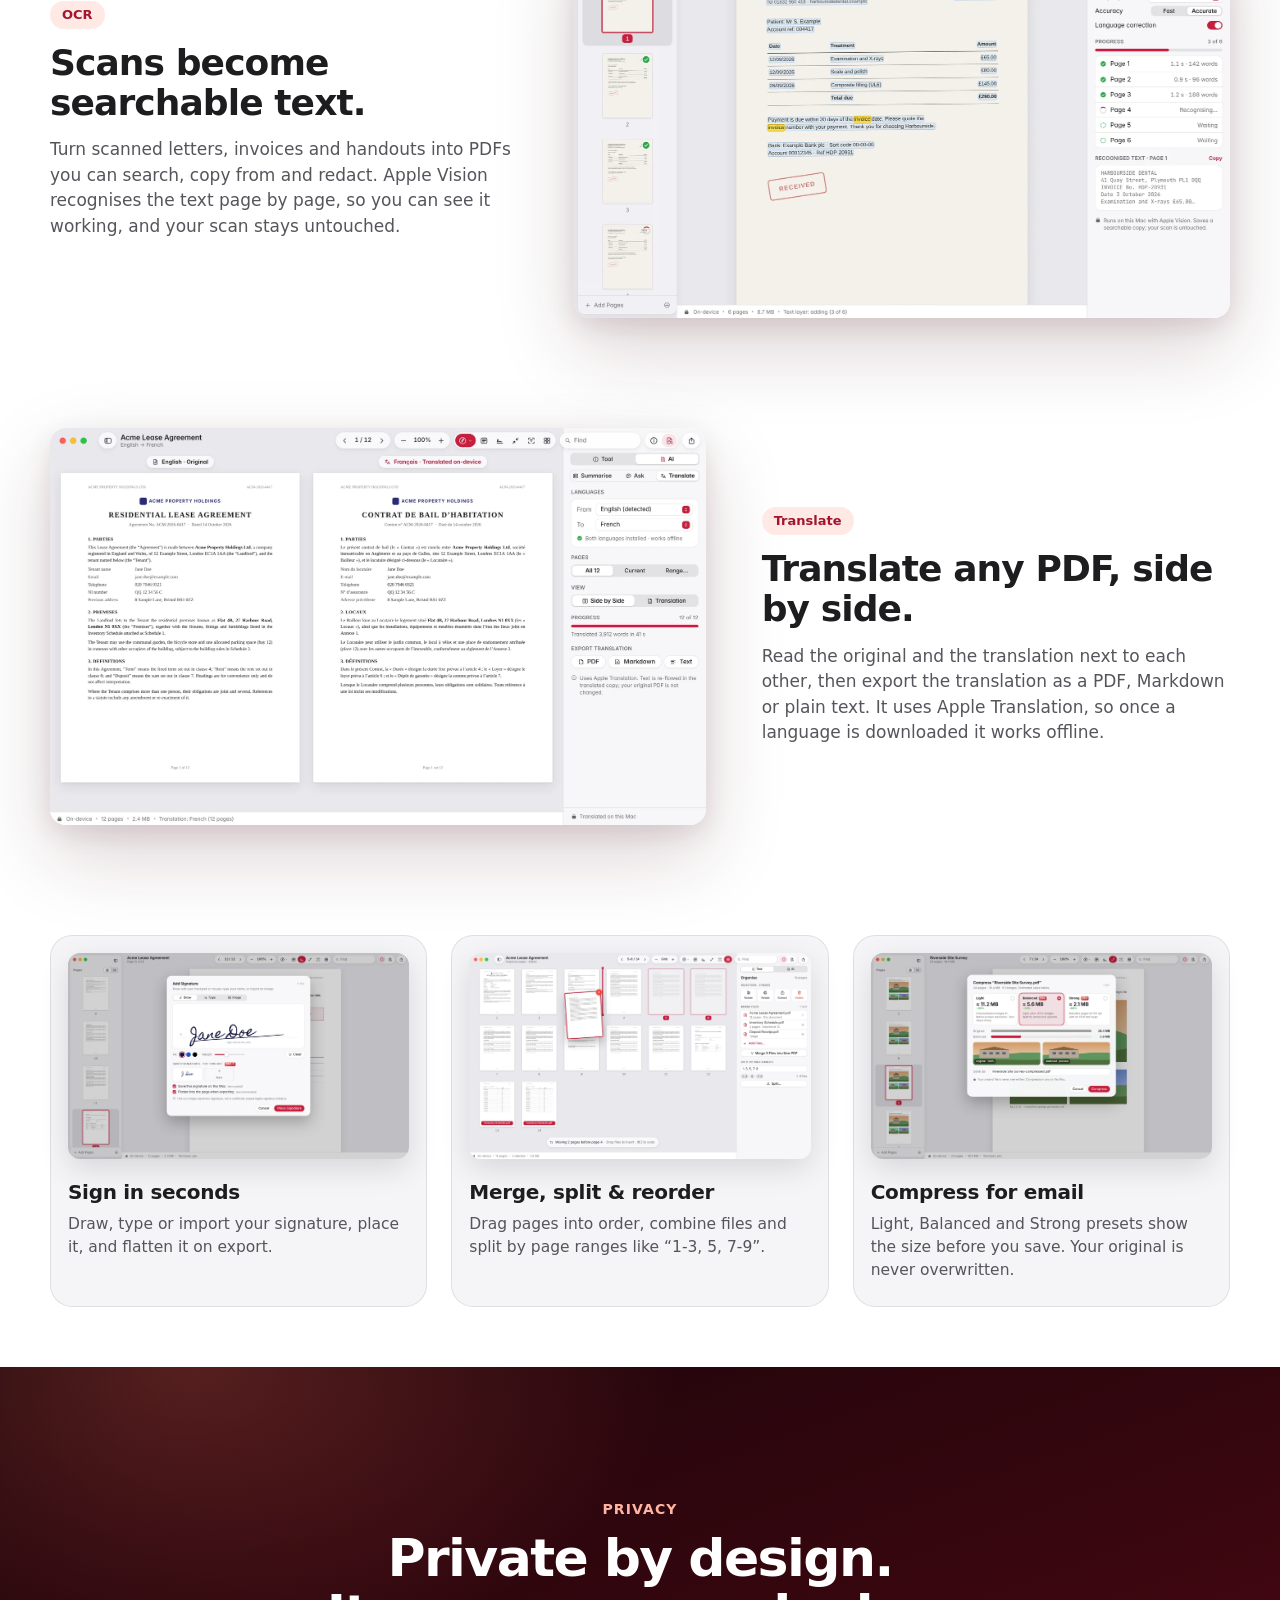
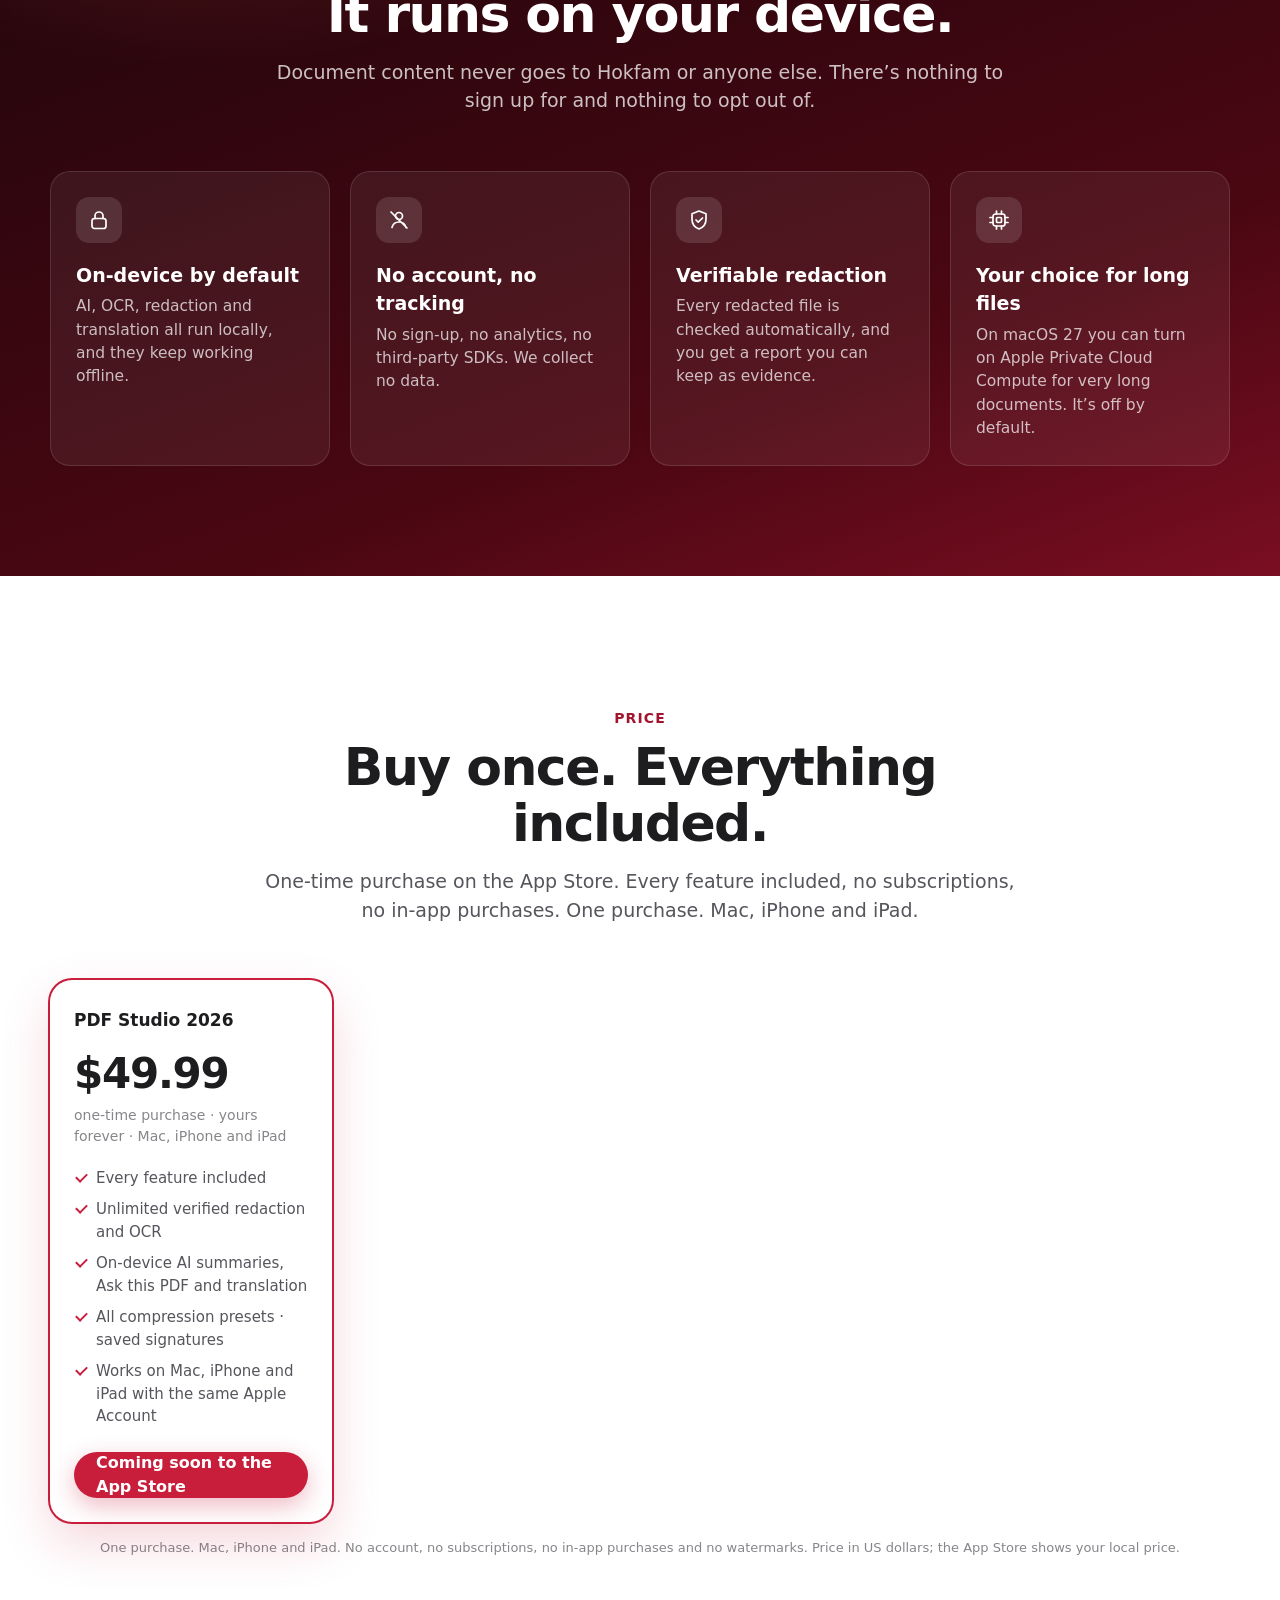
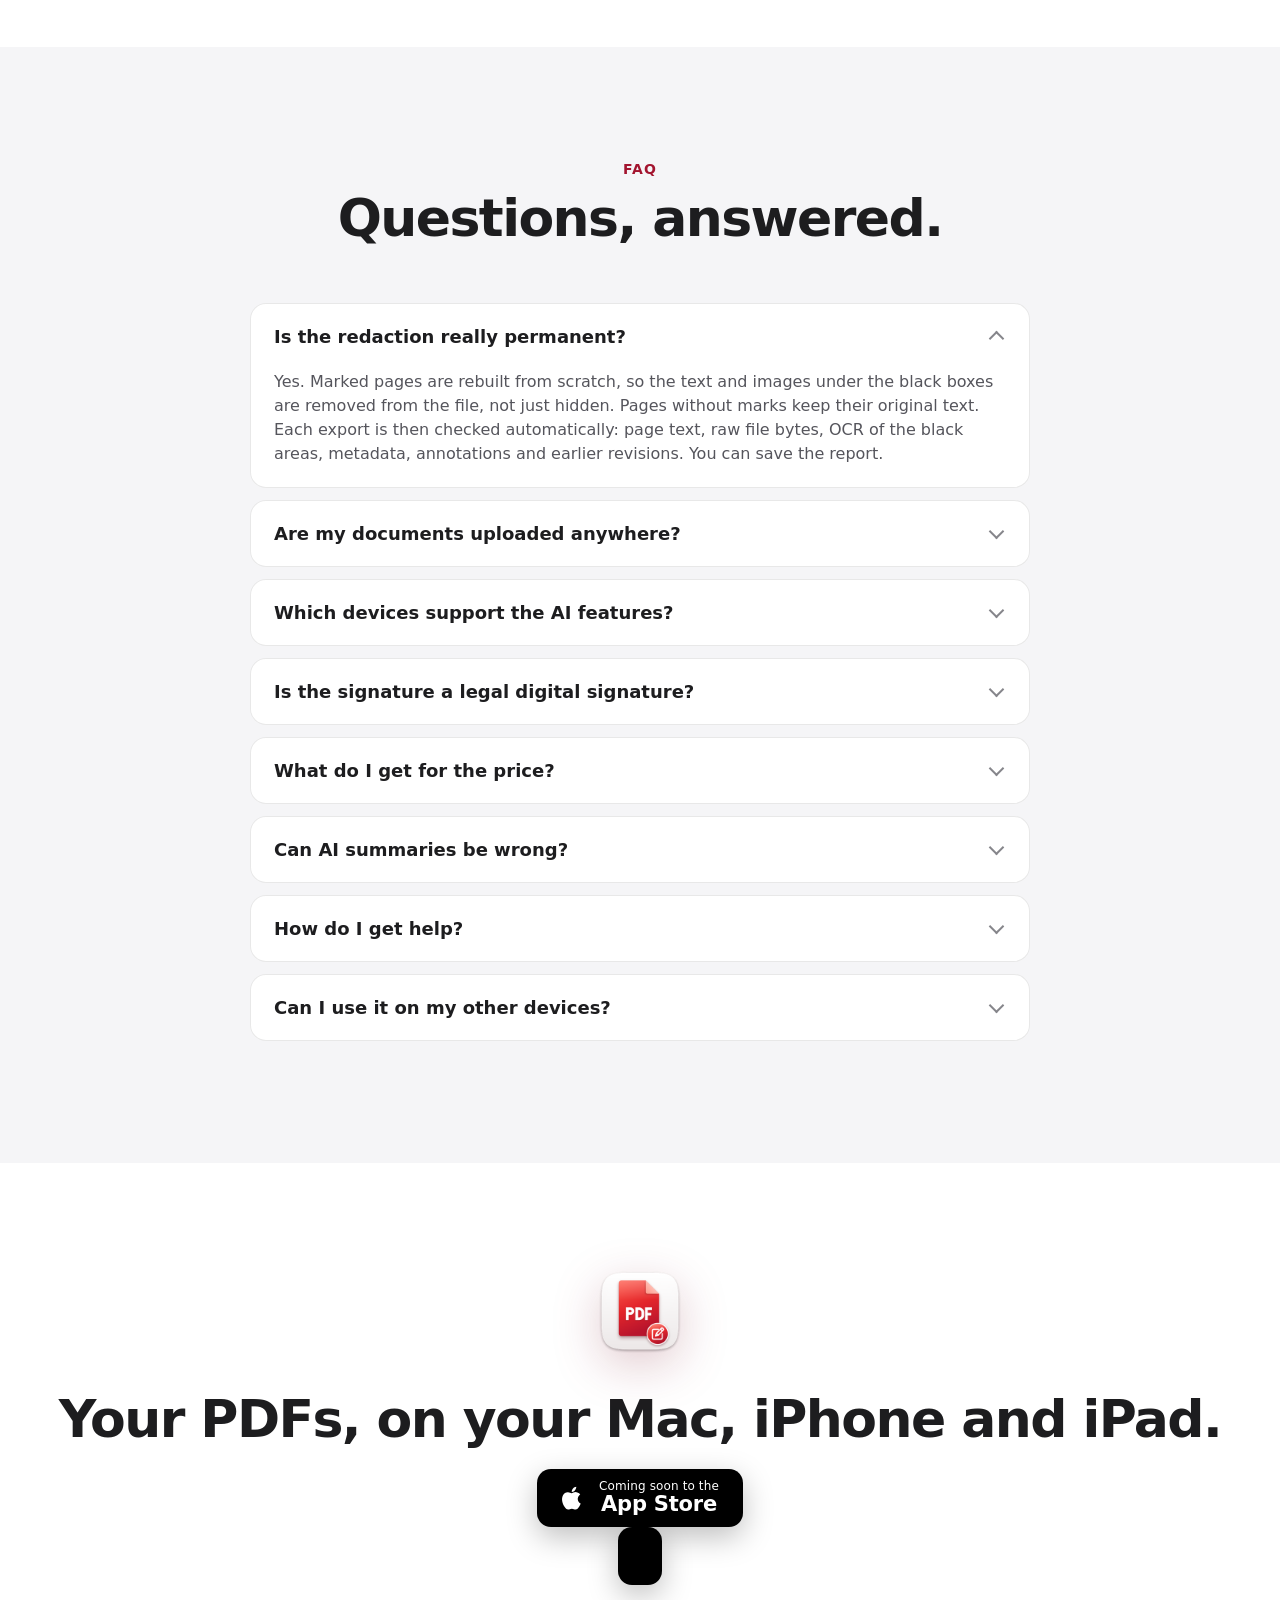
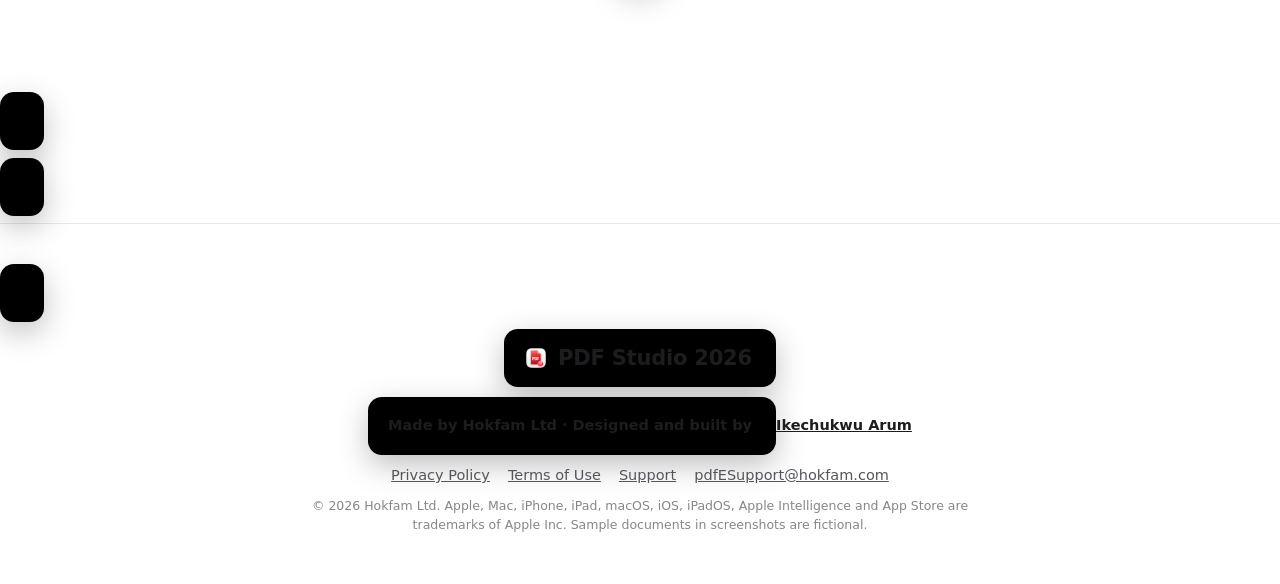
==== commit 77dcf007: "Add files via upload" ====
--- a/index.html
+++ b/index.html
@@ -20,7 +20,7 @@
 <link rel="icon" type="image/png" sizes="64x64" href="assets/icon-64.png">
 <link rel="apple-touch-icon" href="assets/icon-180.png">
 <link rel="stylesheet" href="styles.css">
-<script type="application/ld+json">{"@context":"https://schema.org","@type":"SoftwareApplication","name":"PDF Studio 2026","operatingSystem":"macOS 14, iOS 17, iPadOS 17 or later","applicationCategory":"BusinessApplication","offers":{"@type":"Offer","name":"One-time purchase (Mac, iPhone and iPad)"},"publisher":{"@type":"Organization","name":"Hokfam Ltd"}}</script>
+<script type="application/ld+json">{"@context":"https://schema.org","@type":"SoftwareApplication","name":"PDF Studio 2026","operatingSystem":"macOS 14, iOS 17, iPadOS 17 or later","applicationCategory":"BusinessApplication","offers":{"@type":"Offer","name":"One-time purchase (Mac, iPhone and iPad)","price":"49.99","priceCurrency":"USD"},"publisher":{"@type":"Organization","name":"Hokfam Ltd"}}</script>
 </head>
 <body>
 <a class="skip" href="#main">Skip to content</a>
@@ -41,7 +41,7 @@
     <p class="lead">Redact, OCR, sign, compress and organise PDFs. On-device AI summarises, answers questions with page numbers and translates whole documents. Your files never leave your device.</p>
     <div class="cta-row">
       <!-- Replace with Apple's official "Download on the App Store" badge (Apple Marketing Resources) before launch -->
-      <a class="appstore" href="#" aria-label="Download on the App Store">
+      <!-- TODO: when the App Store link exists, turn this back into <a class="appstore" href="…" aria-label="Download on the App Store"> with Apple\'s official badge. --><span class="appstore" role="img" aria-label="Coming soon to the App Store">
         <svg viewBox="0 0 24 24" aria-hidden="true"><path d="M16.6 12.6c0-2.3 1.9-3.4 2-3.5-1.1-1.6-2.8-1.8-3.4-1.8-1.4-.1-2.8.9-3.5.9-.7 0-1.9-.9-3.1-.8-1.6 0-3 .9-3.8 2.3-1.6 2.8-.4 7 1.2 9.2.8 1.1 1.7 2.3 2.9 2.3 1.1 0 1.6-.7 3-.7s1.8.7 3 .7 2-1.1 2.8-2.2c.9-1.3 1.2-2.5 1.3-2.6-.1 0-2.4-.9-2.4-3.8zM14.4 5.8c.6-.8 1.1-1.8 1-2.8-.9 0-2 .6-2.6 1.4-.6.7-1.1 1.7-1 2.7 1 .1 2-.5 2.6-1.3z"/></svg>
         <span><small>Download on the</small>App Store</span>
       </a>
@@ -135,14 +135,14 @@
     <div class="plans">
       <div class="plan best">
         <h4>PDF Studio 2026</h4>
-        <!-- TODO: add the App Store price here once it is set in App Store Connect (e.g. <div class="price">…</div>). -->
-        <div class="per">one purchase · Mac, iPhone and iPad</div>
+        <div class="price">$49.99</div>
+        <div class="per">one-time purchase · yours forever · Mac, iPhone and iPad</div>
         <ul><li>Every feature included</li><li>Unlimited verified redaction and OCR</li><li>On-device AI summaries, Ask this PDF and translation</li><li>All compression presets · saved signatures</li><li>Works on Mac, iPhone and iPad with the same Apple Account</li></ul>
-        <!-- TODO: set href to the App Store link. -->
-        <a class="btn btn-primary block" href="#">Get it on the App Store</a>
+        <!-- TODO: replace with <a class="btn btn-primary block" href="APP STORE LINK">Get it on the App Store</a> once the link exists. -->
+        <span class="btn btn-primary block" aria-disabled="true">Coming soon to the App Store</span>
       </div>
     </div>
-    <p class="fine center">One purchase. Mac, iPhone and iPad. No account, no subscriptions, no in-app purchases and no watermarks. Your local price is shown in the App Store.</p>
+    <p class="fine center">One purchase. Mac, iPhone and iPad. No account, no subscriptions, no in-app purchases and no watermarks. Price in US dollars; the App Store shows your local price.</p>
   </div>
 </section>
 
@@ -155,6 +155,7 @@
     <details><summary>Is the signature a legal digital signature?</summary><p>It’s a simple electronic signature: your drawn, typed or imported signature placed on the page. It isn’t a certificate-based digital signature (PAdES). For many everyday agreements a simple electronic signature is enough, but check what your document needs.</p></details>
     <details><summary>What do I get for the price?</summary><p>Everything, on Mac, iPhone and iPad. It’s a one-time purchase with every feature included, no subscriptions, no in-app purchases, no usage limits and no watermarks.</p></details>
     <details><summary>Can AI summaries be wrong?</summary><p>Yes, summaries can contain errors. That’s why every point and answer links to the page it came from, so you can check the source in one click.</p></details>
+    <details><summary>How do I get help?</summary><p>Email <a href="mailto:pdfESupport@hokfam.com">pdfESupport@hokfam.com</a> or see the <a href="support.html">Support</a> page.</p></details>
     <details><summary>Can I use it on my other devices?</summary><p>Yes. One purchase works on Mac, iPhone and iPad. Download it from the App Store on each device with the same Apple Account.</p></details>
   </div>
 </section>
@@ -163,7 +164,7 @@
   <div class="wrap final-in">
     <img src="assets/icon-256.png" alt="" width="96" height="96">
     <h2>Your PDFs, on your Mac, iPhone and iPad.</h2>
-    <a class="appstore" href="#" aria-label="Download on the App Store"><svg viewBox="0 0 24 24" aria-hidden="true"><path d="M16.6 12.6c0-2.3 1.9-3.4 2-3.5-1.1-1.6-2.8-1.8-3.4-1.8-1.4-.1-2.8.9-3.5.9-.7 0-1.9-.9-3.1-.8-1.6 0-3 .9-3.8 2.3-1.6 2.8-.4 7 1.2 9.2.8 1.1 1.7 2.3 2.9 2.3 1.1 0 1.6-.7 3-.7s1.8.7 3 .7 2-1.1 2.8-2.2c.9-1.3 1.2-2.5 1.3-2.6-.1 0-2.4-.9-2.4-3.8zM14.4 5.8c.6-.8 1.1-1.8 1-2.8-.9 0-2 .6-2.6 1.4-.6.7-1.1 1.7-1 2.7 1 .1 2-.5 2.6-1.3z"/></svg><span><small>Download on the</small>App Store</span></a>
+    <a class="appstore" href="#" aria-label="Download on the App Store"><svg viewBox="0 0 24 24" aria-hidden="true"><path d="M16.6 12.6c0-2.3 1.9-3.4 2-3.5-1.1-1.6-2.8-1.8-3.4-1.8-1.4-.1-2.8.9-3.5.9-.7 0-1.9-.9-3.1-.8-1.6 0-3 .9-3.8 2.3-1.6 2.8-.4 7 1.2 9.2.8 1.1 1.7 2.3 2.9 2.3 1.1 0 1.6-.7 3-.7s1.8.7 3 .7 2-1.1 2.8-2.2c.9-1.3 1.2-2.5 1.3-2.6-.1 0-2.4-.9-2.4-3.8zM14.4 5.8c.6-.8 1.1-1.8 1-2.8-.9 0-2 .6-2.6 1.4-.6.7-1.1 1.7-1 2.7 1 .1 2-.5 2.6-1.3z"/></svg><span><small>Coming soon to the</small>App Store</span></span>
   </div>
 </section>
 </main>
@@ -172,7 +173,7 @@
   <div class="wrap foot-in">
     <div class="brand"><img src="assets/icon-64.png" alt="" width="24" height="24"><span>PDF Studio 2026</span></div>
     <p>Made by Hokfam Ltd · Designed and built by <a href="https://ikarum.vercel.app" rel="noopener">Ikechukwu Arum</a></p>
-    <p class="links"><a href="privacy.html">Privacy Policy</a><a href="https://www.apple.com/legal/internet-services/itunes/dev/stdeula/" rel="noopener">Terms of Use</a><a href="support.html">Support</a></p>
+    <p class="links"><a href="privacy.html">Privacy Policy</a><a href="https://www.apple.com/legal/internet-services/itunes/dev/stdeula/" rel="noopener">Terms of Use</a><a href="support.html">Support</a><a href="mailto:pdfESupport@hokfam.com">pdfESupport@hokfam.com</a></p>
     <p class="legal">© 2026 Hokfam Ltd. Apple, Mac, iPhone, iPad, macOS, iOS, iPadOS, Apple Intelligence and App Store are trademarks of Apple Inc. Sample documents in screenshots are fictional.</p>
   </div>
 </footer>
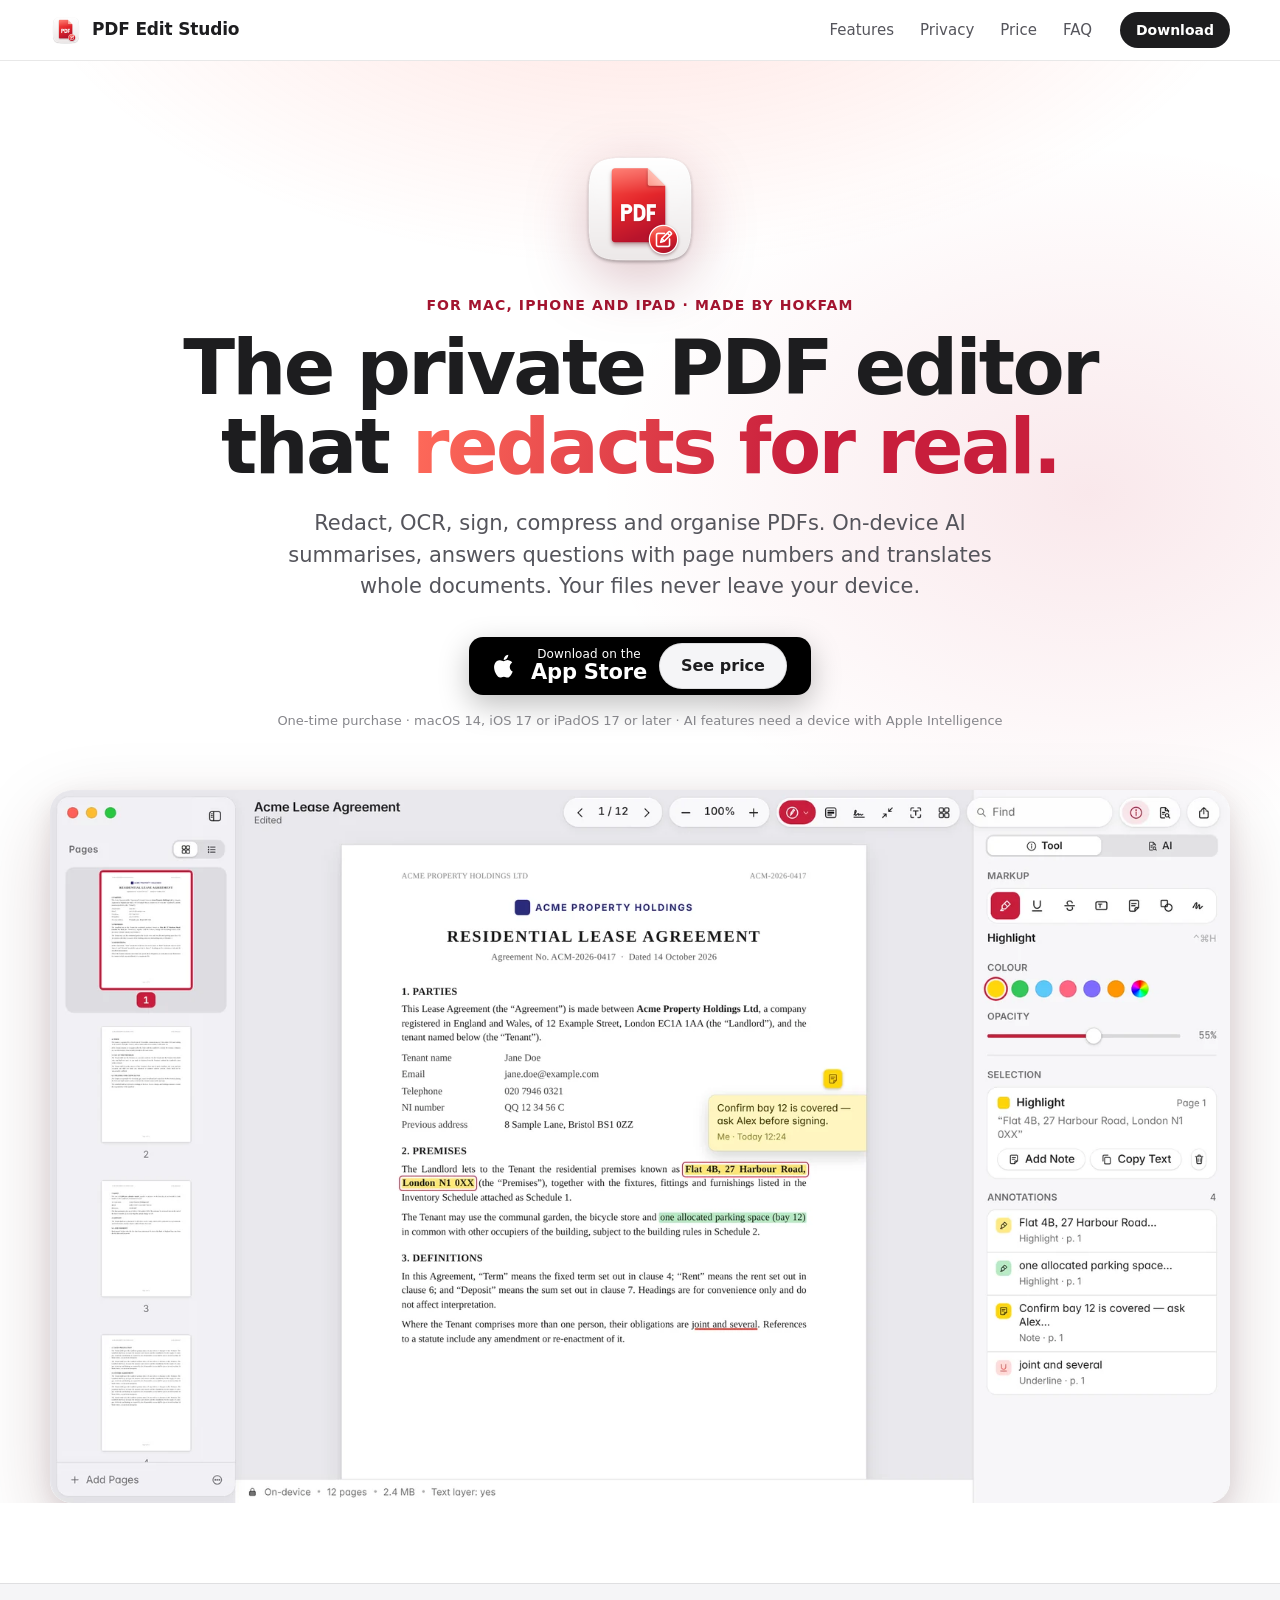
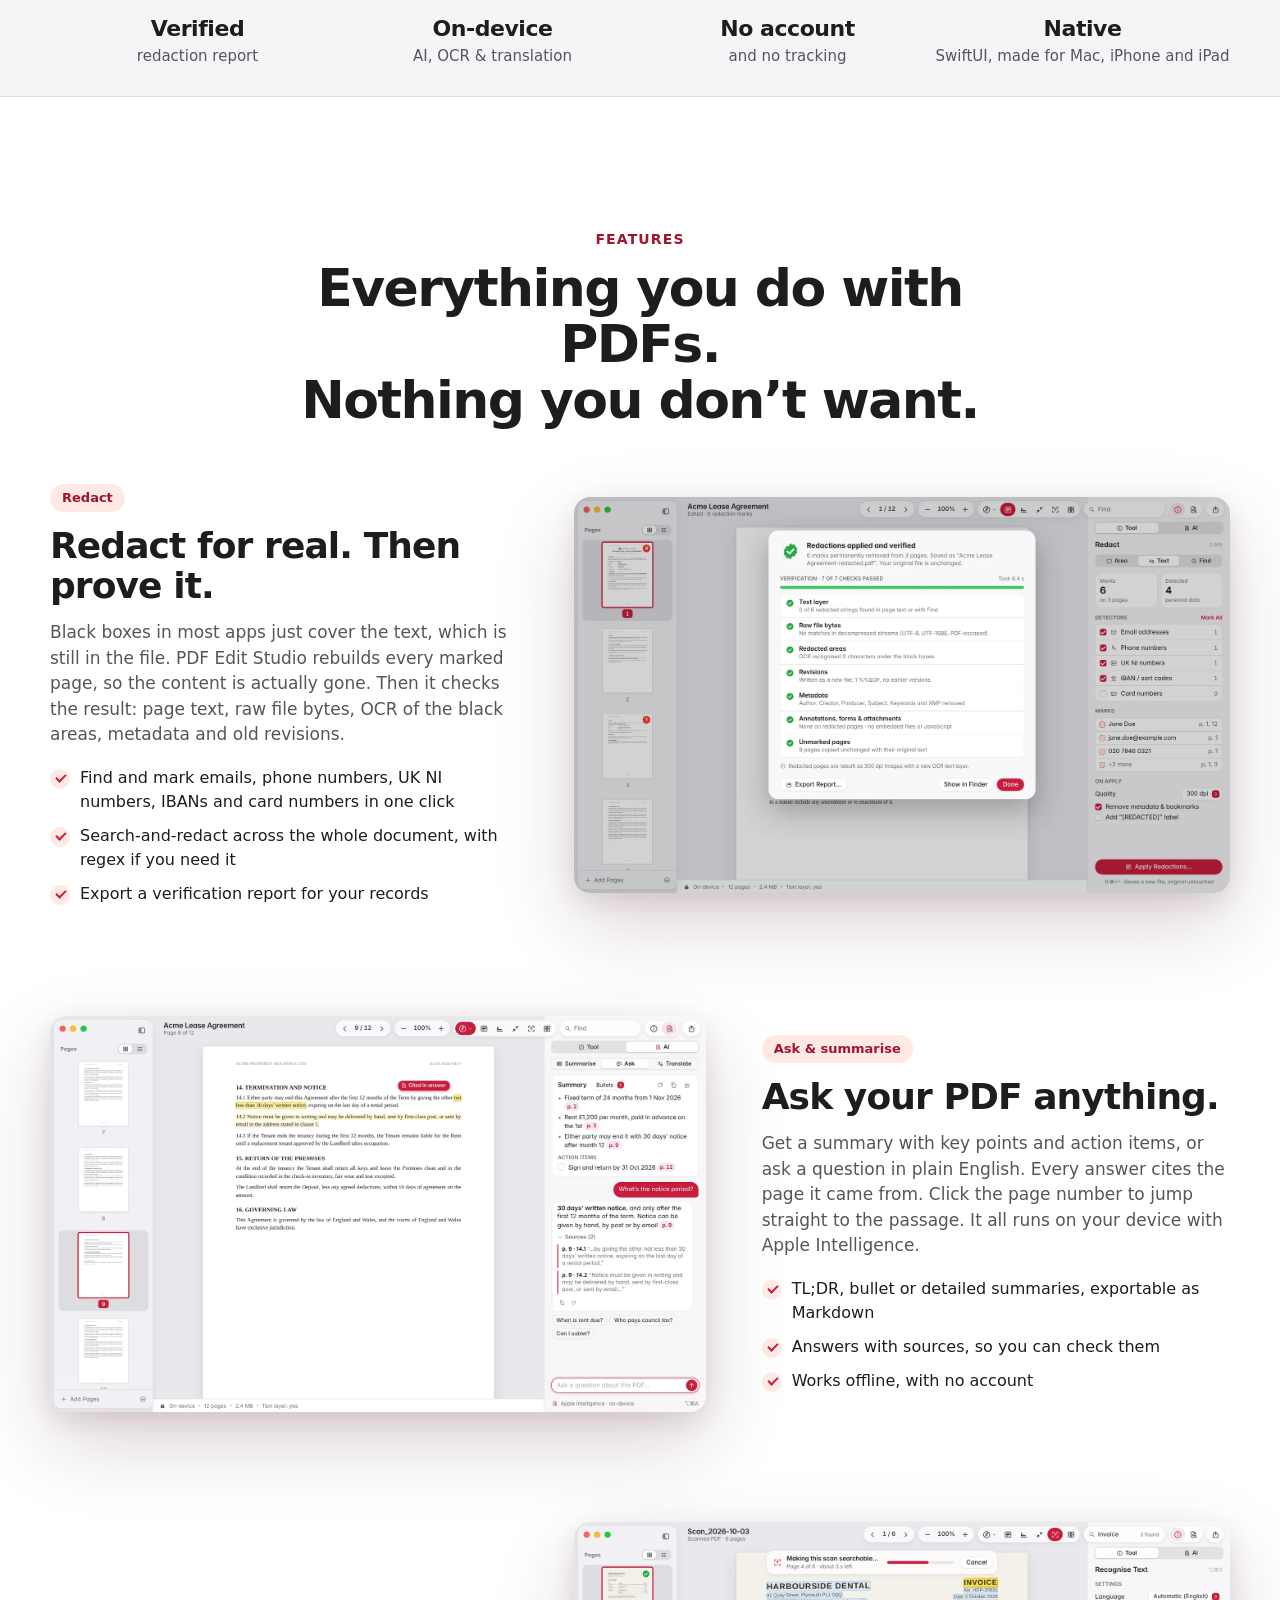
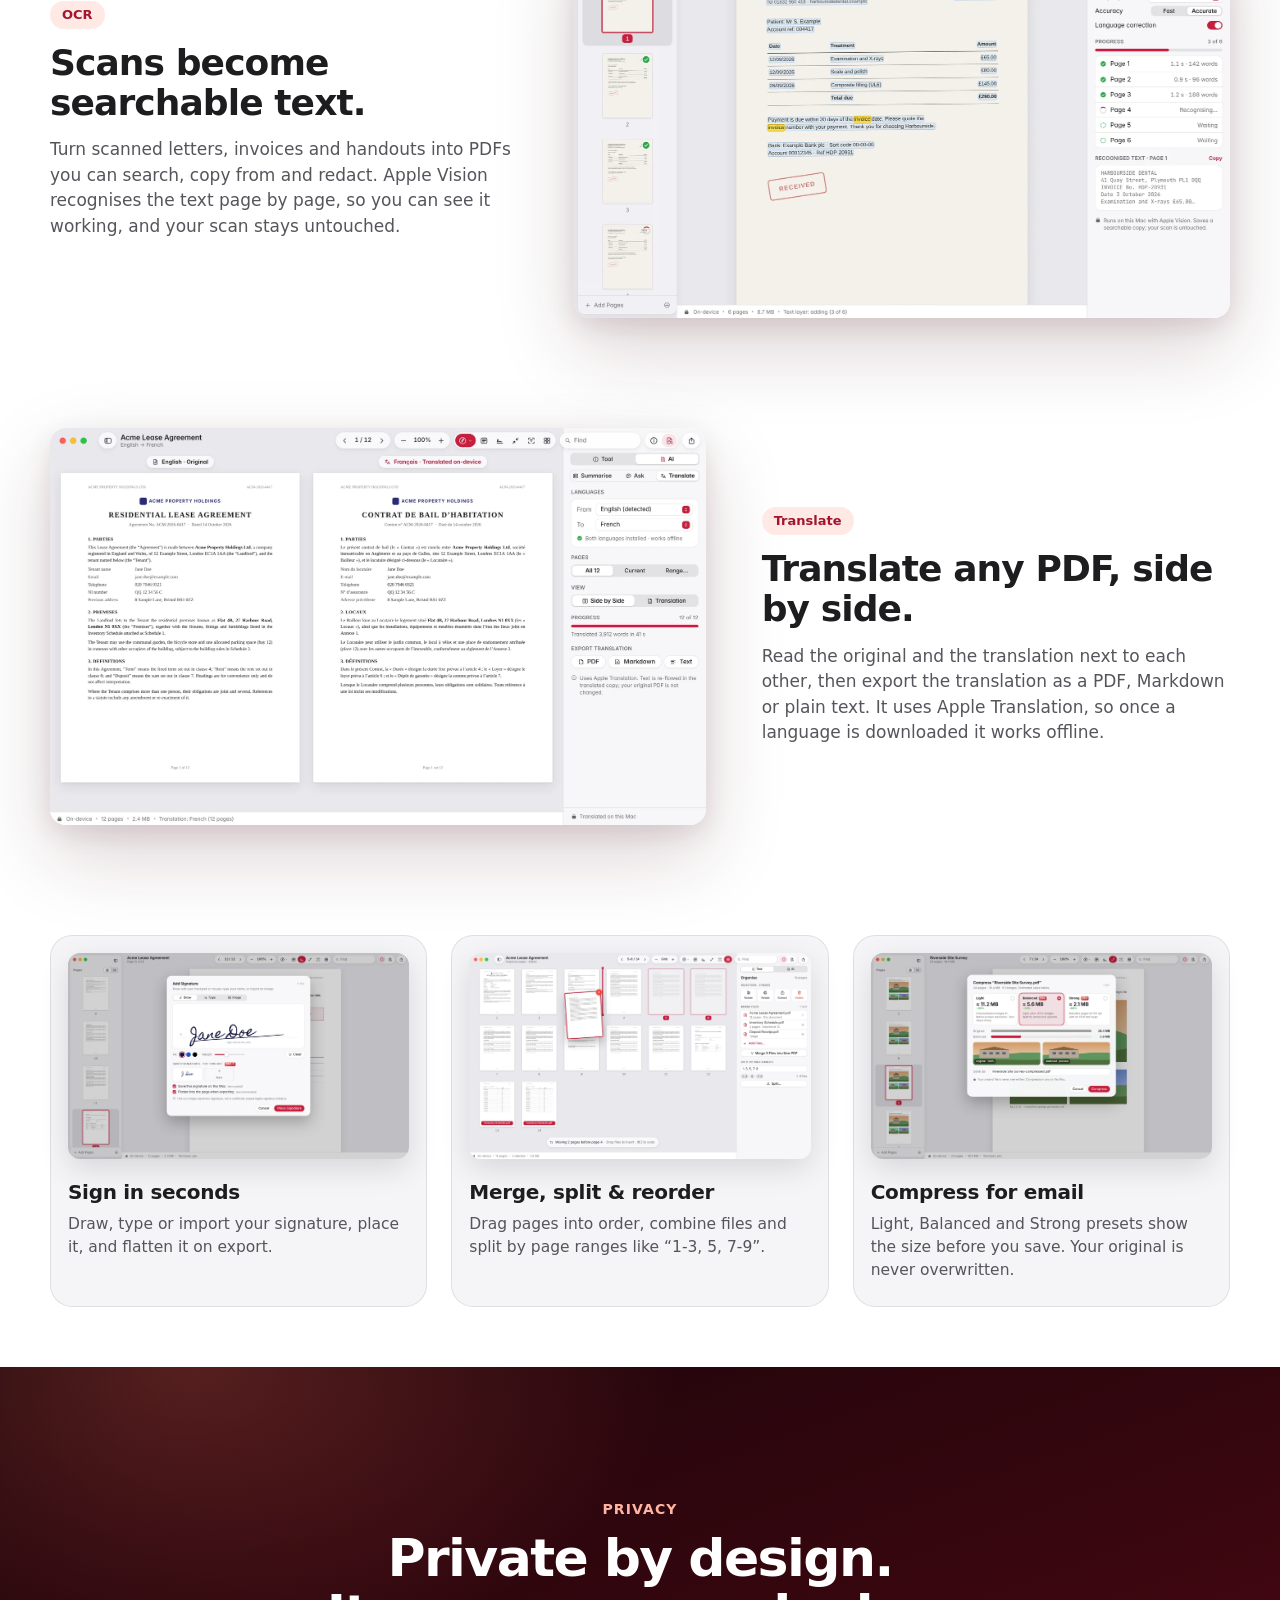
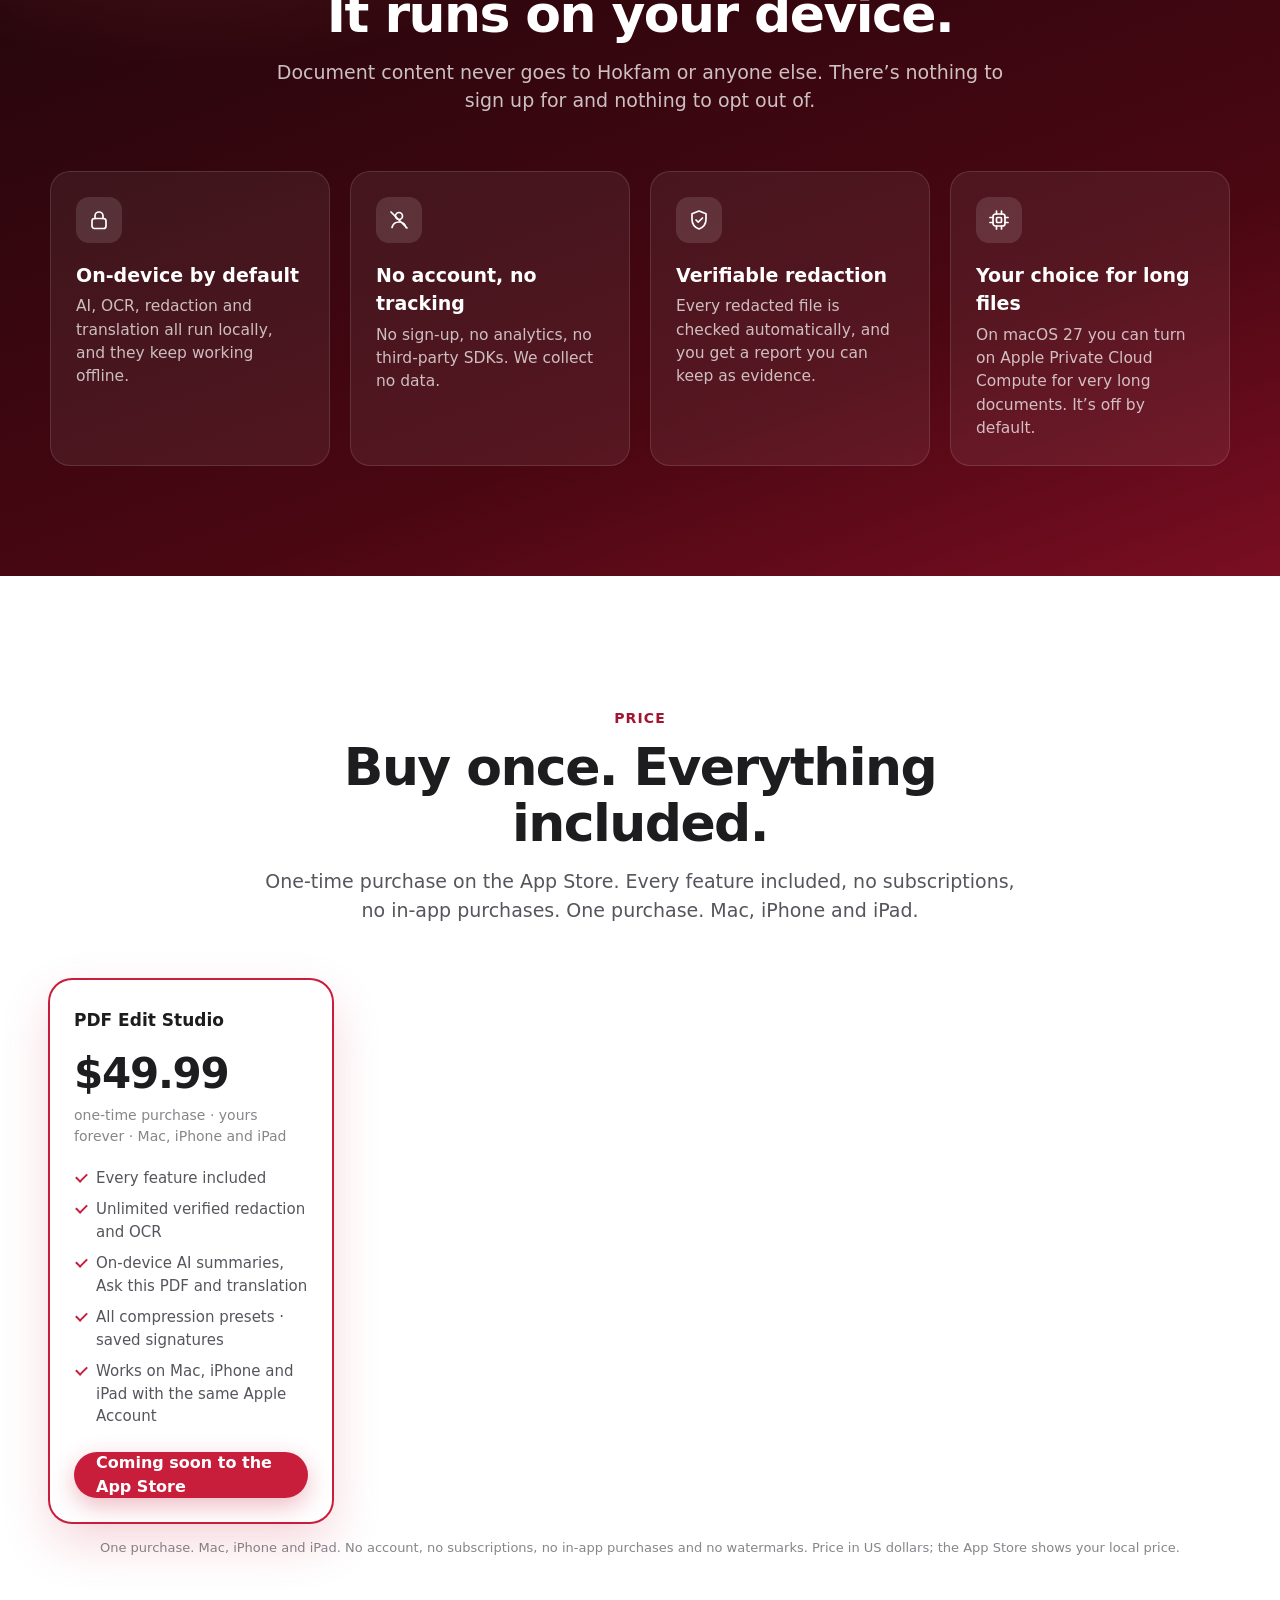
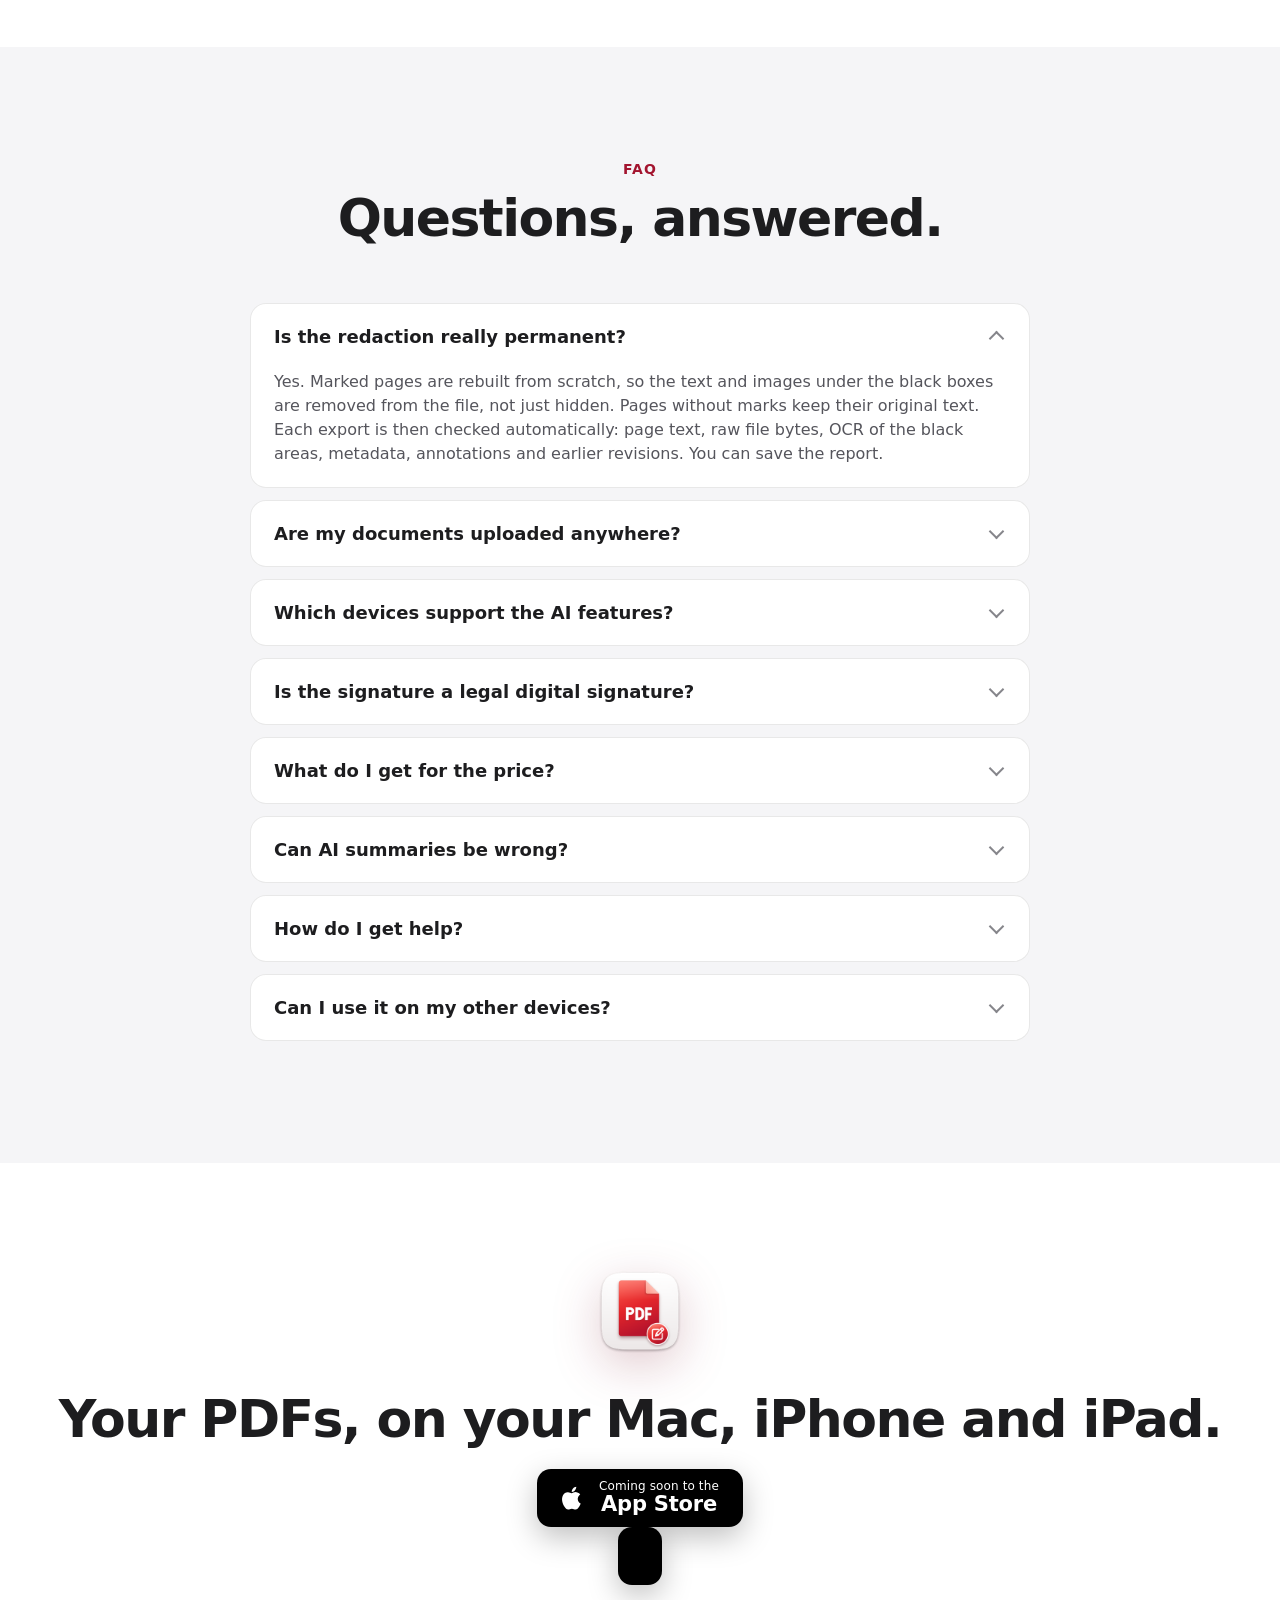
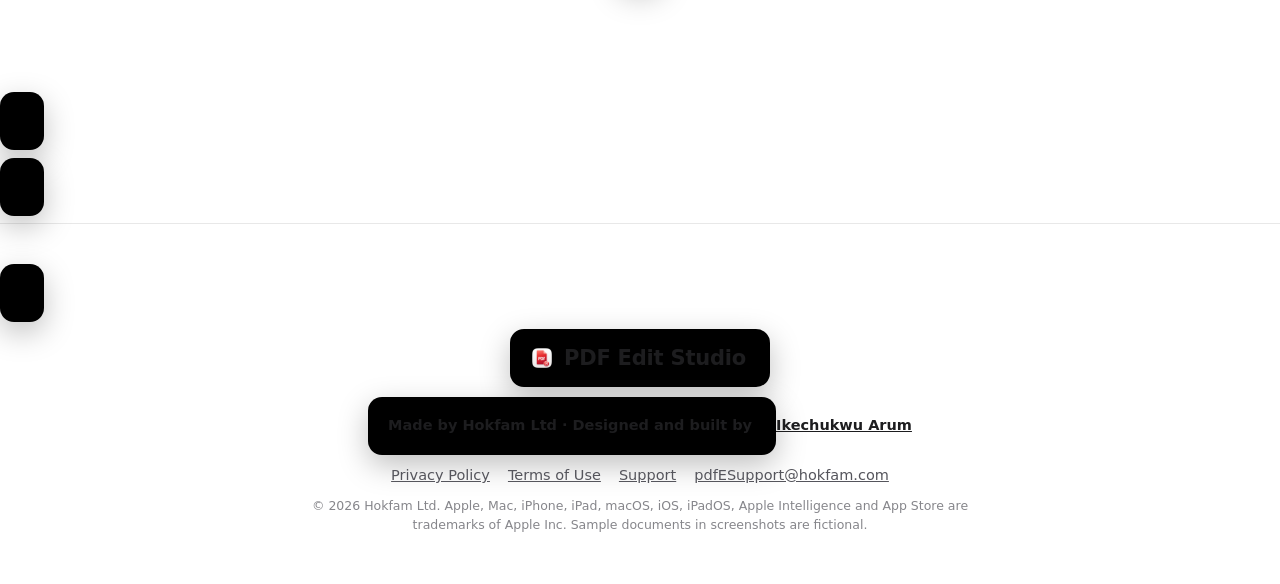
==== commit 7ce68fe8: "Add files via upload" ====
--- a/index.html
+++ b/index.html
@@ -3,30 +3,30 @@
 <head>
 <meta charset="utf-8">
 <meta name="viewport" content="width=device-width, initial-scale=1">
-<title>PDF Studio 2026: the private PDF editor for Mac, iPhone and iPad that redacts for real</title>
+<title>PDF Edit Studio: the private PDF editor for Mac, iPhone and iPad that redacts for real</title>
 <meta name="description" content="Redact, OCR, sign, compress, merge and organise PDFs on your Mac, iPhone and iPad. On-device AI summarises, answers questions with page numbers and translates. No account. No tracking. Made by Hokfam Ltd.">
 <meta name="theme-color" content="#C81E3C">
 <meta property="og:type" content="website">
-<meta property="og:site_name" content="PDF Studio 2026">
-<meta property="og:title" content="PDF Studio 2026: the private PDF editor that redacts for real">
+<meta property="og:site_name" content="PDF Edit Studio">
+<meta property="og:title" content="PDF Edit Studio: the private PDF editor that redacts for real">
 <meta property="og:description" content="Verified redaction, OCR, signatures, compression and on-device AI for Mac, iPhone and iPad. Your PDFs never leave your device.">
 <meta property="og:image" content="assets/og-image.png">
 <meta property="og:image:width" content="1200"><meta property="og:image:height" content="630">
 <meta name="twitter:card" content="summary_large_image">
-<meta name="twitter:title" content="PDF Studio 2026: the private PDF editor that redacts for real">
+<meta name="twitter:title" content="PDF Edit Studio: the private PDF editor that redacts for real">
 <meta name="twitter:description" content="Verified redaction, OCR, signatures, compression and on-device AI for Mac, iPhone and iPad.">
 <meta name="twitter:image" content="assets/og-image.png">
 <link rel="icon" type="image/png" sizes="32x32" href="assets/icon-32.png">
 <link rel="icon" type="image/png" sizes="64x64" href="assets/icon-64.png">
 <link rel="apple-touch-icon" href="assets/icon-180.png">
 <link rel="stylesheet" href="styles.css">
-<script type="application/ld+json">{"@context":"https://schema.org","@type":"SoftwareApplication","name":"PDF Studio 2026","operatingSystem":"macOS 14, iOS 17, iPadOS 17 or later","applicationCategory":"BusinessApplication","offers":{"@type":"Offer","name":"One-time purchase (Mac, iPhone and iPad)","price":"49.99","priceCurrency":"USD"},"publisher":{"@type":"Organization","name":"Hokfam Ltd"}}</script>
+<script type="application/ld+json">{"@context":"https://schema.org","@type":"SoftwareApplication","name":"PDF Edit Studio","operatingSystem":"macOS 14, iOS 17, iPadOS 17 or later","applicationCategory":"BusinessApplication","offers":{"@type":"Offer","name":"One-time purchase (Mac, iPhone and iPad)","price":"49.99","priceCurrency":"USD"},"publisher":{"@type":"Organization","name":"Hokfam Ltd"}}</script>
 </head>
 <body>
 <a class="skip" href="#main">Skip to content</a>
 <header class="nav">
   <div class="wrap nav-in">
-    <a class="brand" href="#top"><img src="assets/icon-64.png" alt="" width="32" height="32"><span>PDF Studio 2026</span></a>
+    <a class="brand" href="#top"><img src="assets/icon-64.png" alt="" width="32" height="32"><span>PDF Edit Studio</span></a>
     <nav aria-label="Primary"><a href="#features">Features</a><a href="#privacy">Privacy</a><a href="#pricing">Price</a><a href="#faq">FAQ</a></nav>
     <a class="btn btn-sm btn-dark" href="#">Download</a>
   </div>
@@ -35,7 +35,7 @@
 <main id="main">
 <section class="hero" id="top">
   <div class="wrap hero-in">
-    <img class="hero-icon" src="assets/icon-256.png" alt="PDF Studio 2026 app icon" width="128" height="128">
+    <img class="hero-icon" src="assets/icon-256.png" alt="PDF Edit Studio app icon" width="128" height="128">
     <p class="eyebrow">For Mac, iPhone and iPad · Made by Hokfam</p>
     <h1>The private PDF editor<br>that <span class="grad">redacts for real.</span></h1>
     <p class="lead">Redact, OCR, sign, compress and organise PDFs. On-device AI summarises, answers questions with page numbers and translates whole documents. Your files never leave your device.</p>
@@ -52,7 +52,7 @@
   <div class="wrap shot-hero">
     <picture>
       <source srcset="assets/01-main-editor-dark.webp" media="(prefers-color-scheme: dark)">
-      <img src="assets/01-main-editor-light.webp" alt="PDF Studio 2026 editor window showing a lease agreement with page thumbnails, highlights and the markup inspector" width="1600" height="967">
+      <img src="assets/01-main-editor-light.webp" alt="PDF Edit Studio editor window showing a lease agreement with page thumbnails, highlights and the markup inspector" width="1600" height="967">
     </picture>
   </div>
 </section>
@@ -74,7 +74,7 @@
       <div class="feat-copy">
         <span class="tag">Redact</span>
         <h3>Redact for real. Then prove it.</h3>
-        <p>Black boxes in most apps just cover the text, which is still in the file. PDF Studio 2026 rebuilds every marked page, so the content is actually gone. Then it checks the result: page text, raw file bytes, OCR of the black areas, metadata and old revisions.</p>
+        <p>Black boxes in most apps just cover the text, which is still in the file. PDF Edit Studio rebuilds every marked page, so the content is actually gone. Then it checks the result: page text, raw file bytes, OCR of the black areas, metadata and old revisions.</p>
         <ul class="ticks"><li>Find and mark emails, phone numbers, UK NI numbers, IBANs and card numbers in one click</li><li>Search-and-redact across the whole document, with regex if you need it</li><li>Export a verification report for your records</li></ul>
       </div>
       <figure class="feat-shot"><picture><source srcset="assets/02-redaction-dark.webp" media="(prefers-color-scheme: dark)"><img src="assets/02-redaction-light.webp" alt="Redaction verified sheet listing seven passed checks" loading="lazy" width="1600" height="967"></picture></figure>
@@ -134,7 +134,7 @@
     <div class="sec-head"><p class="eyebrow">Price</p><h2>Buy once. Everything included.</h2><p class="sub">One-time purchase on the App Store. Every feature included, no subscriptions, no in-app purchases. One purchase. Mac, iPhone and iPad.</p></div>
     <div class="plans">
       <div class="plan best">
-        <h4>PDF Studio 2026</h4>
+        <h4>PDF Edit Studio</h4>
         <div class="price">$49.99</div>
         <div class="per">one-time purchase · yours forever · Mac, iPhone and iPad</div>
         <ul><li>Every feature included</li><li>Unlimited verified redaction and OCR</li><li>On-device AI summaries, Ask this PDF and translation</li><li>All compression presets · saved signatures</li><li>Works on Mac, iPhone and iPad with the same Apple Account</li></ul>
@@ -171,7 +171,7 @@
 
 <footer class="foot">
   <div class="wrap foot-in">
-    <div class="brand"><img src="assets/icon-64.png" alt="" width="24" height="24"><span>PDF Studio 2026</span></div>
+    <div class="brand"><img src="assets/icon-64.png" alt="" width="24" height="24"><span>PDF Edit Studio</span></div>
     <p>Made by Hokfam Ltd · Designed and built by <a href="https://ikarum.vercel.app" rel="noopener">Ikechukwu Arum</a></p>
     <p class="links"><a href="privacy.html">Privacy Policy</a><a href="https://www.apple.com/legal/internet-services/itunes/dev/stdeula/" rel="noopener">Terms of Use</a><a href="support.html">Support</a><a href="mailto:pdfESupport@hokfam.com">pdfESupport@hokfam.com</a></p>
     <p class="legal">© 2026 Hokfam Ltd. Apple, Mac, iPhone, iPad, macOS, iOS, iPadOS, Apple Intelligence and App Store are trademarks of Apple Inc. Sample documents in screenshots are fictional.</p>
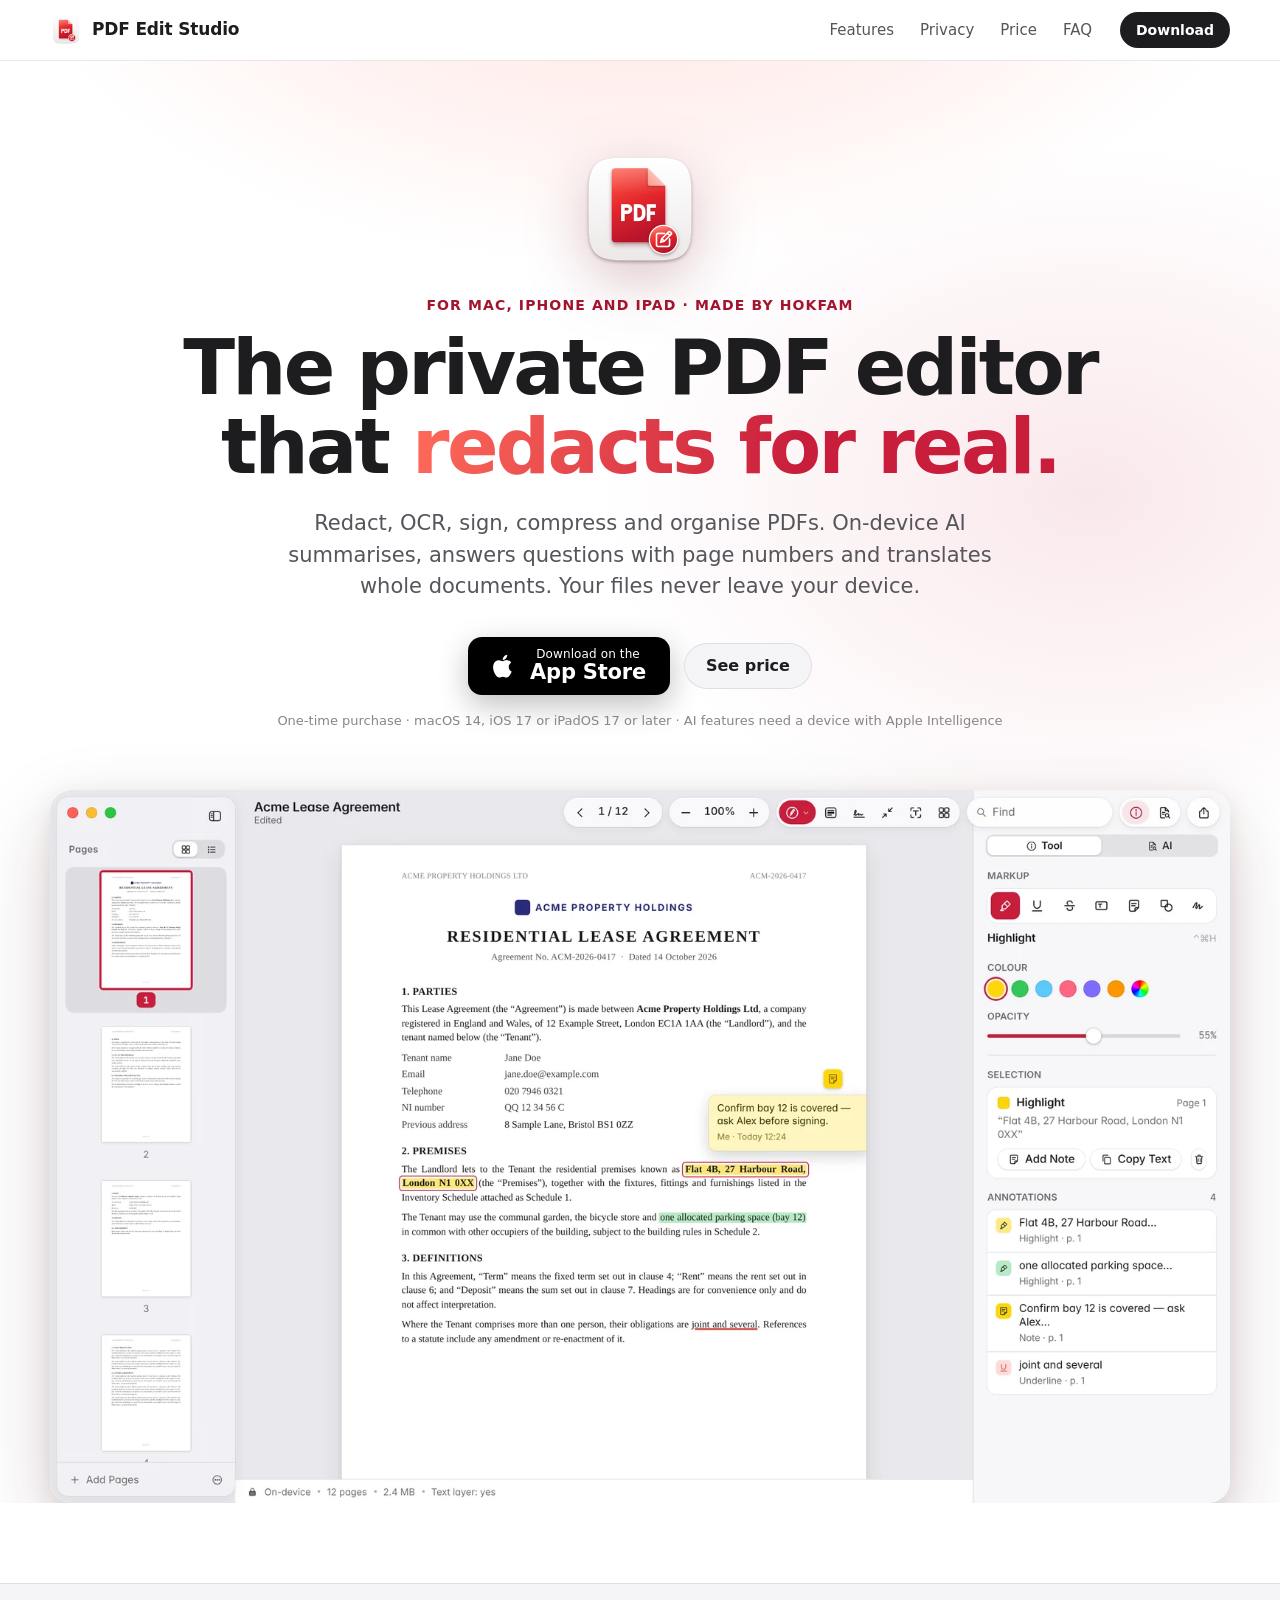
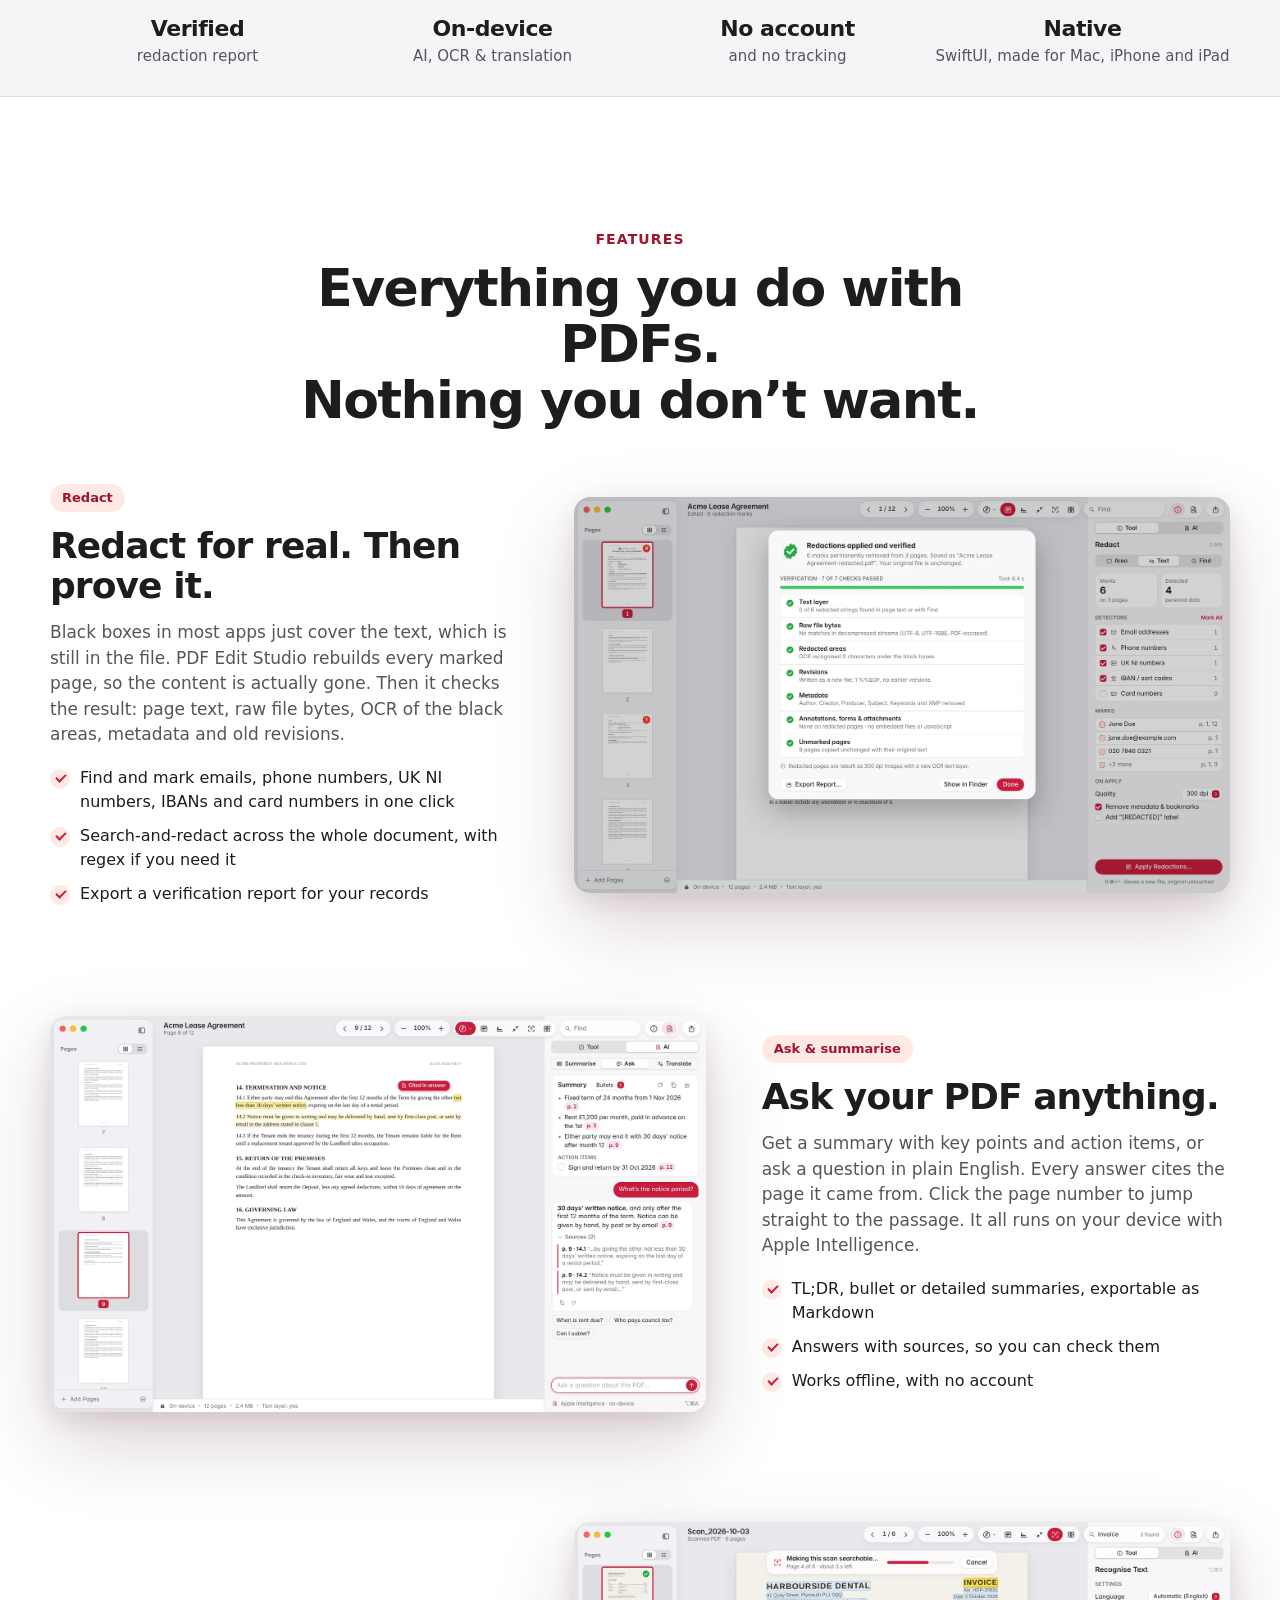
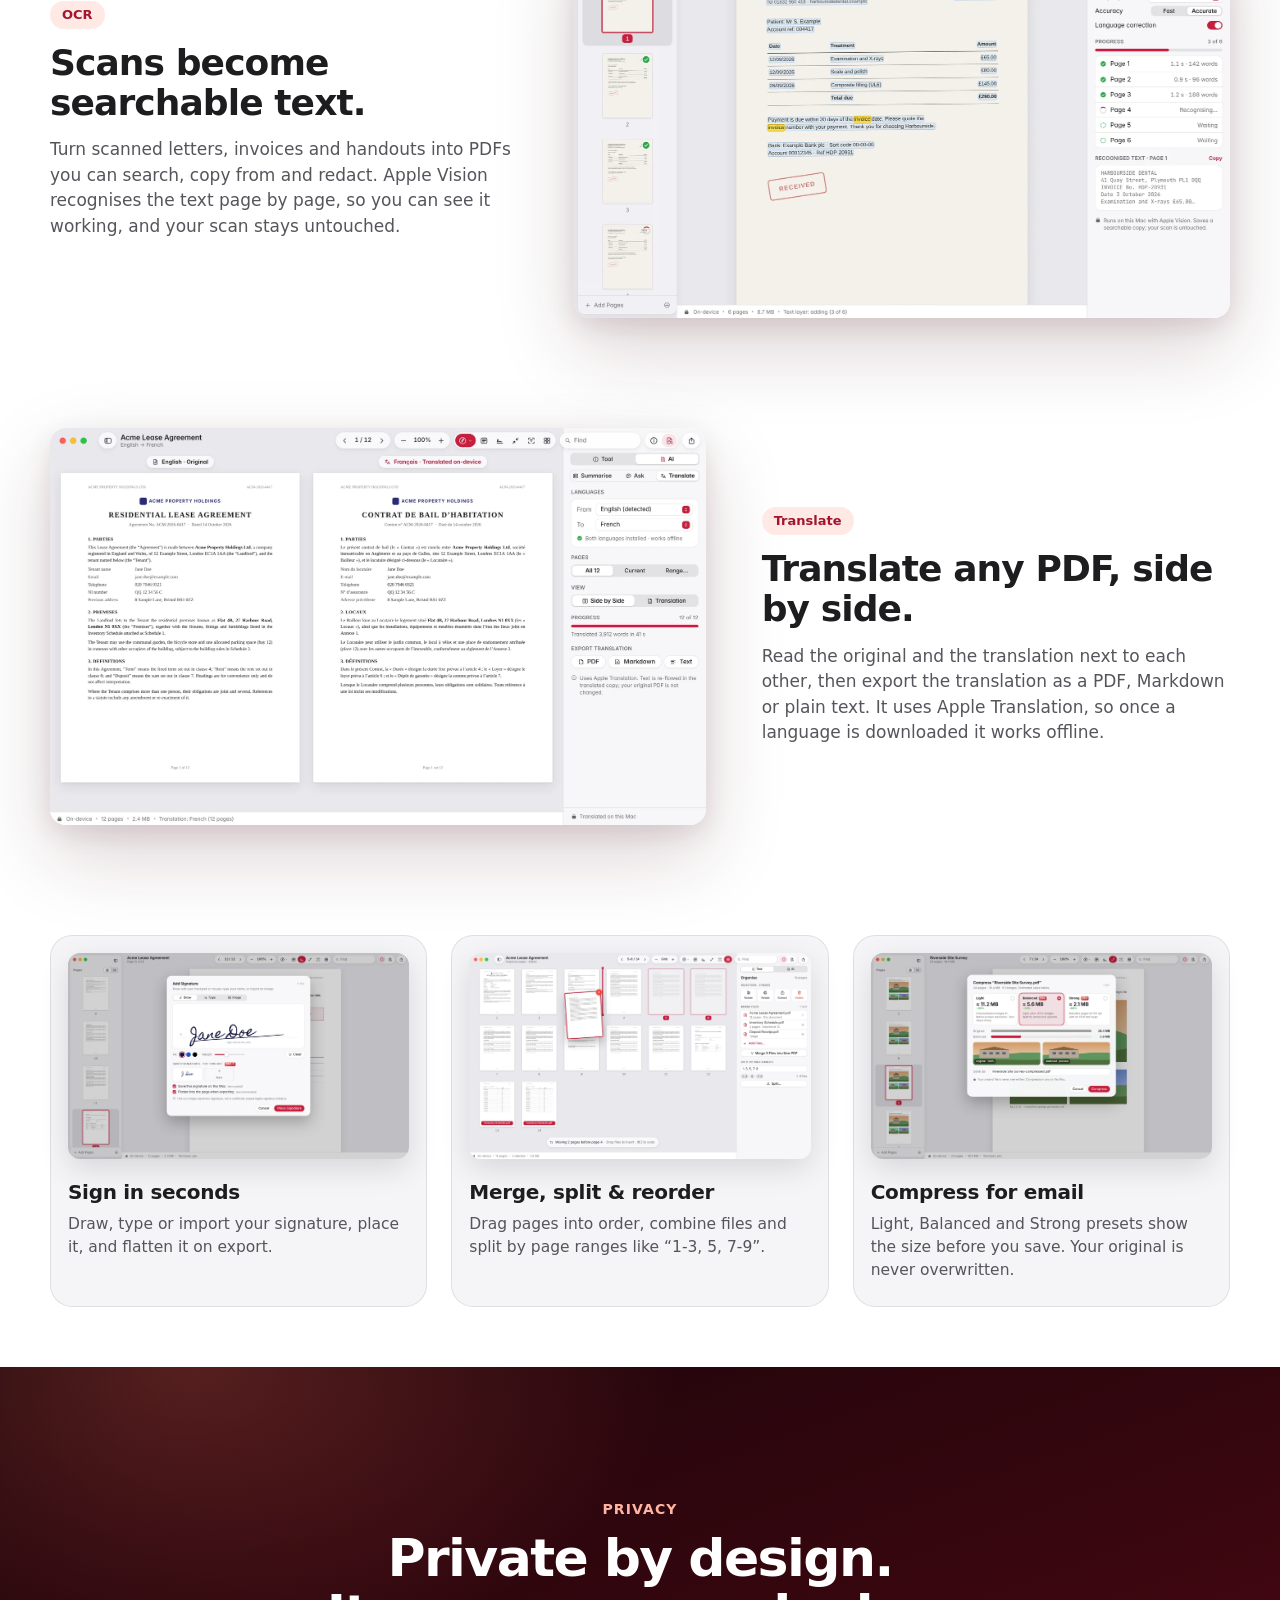
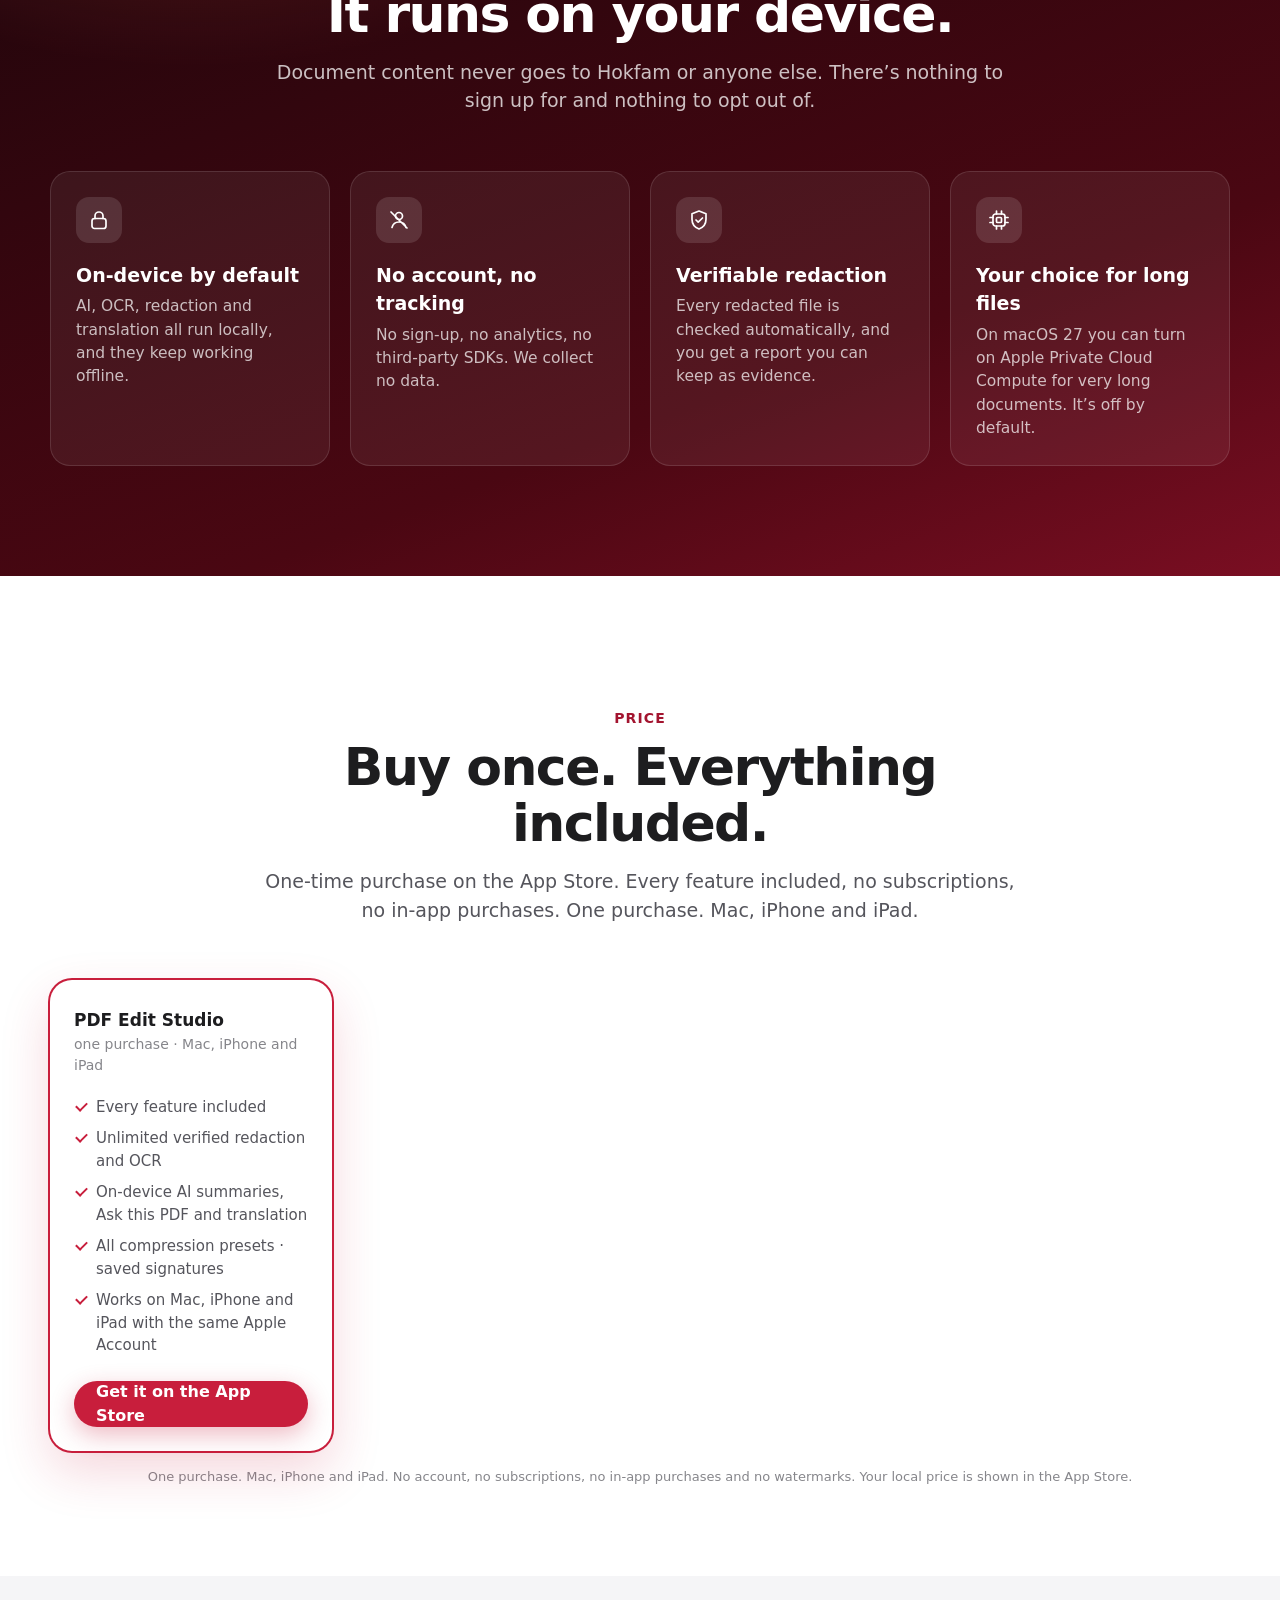
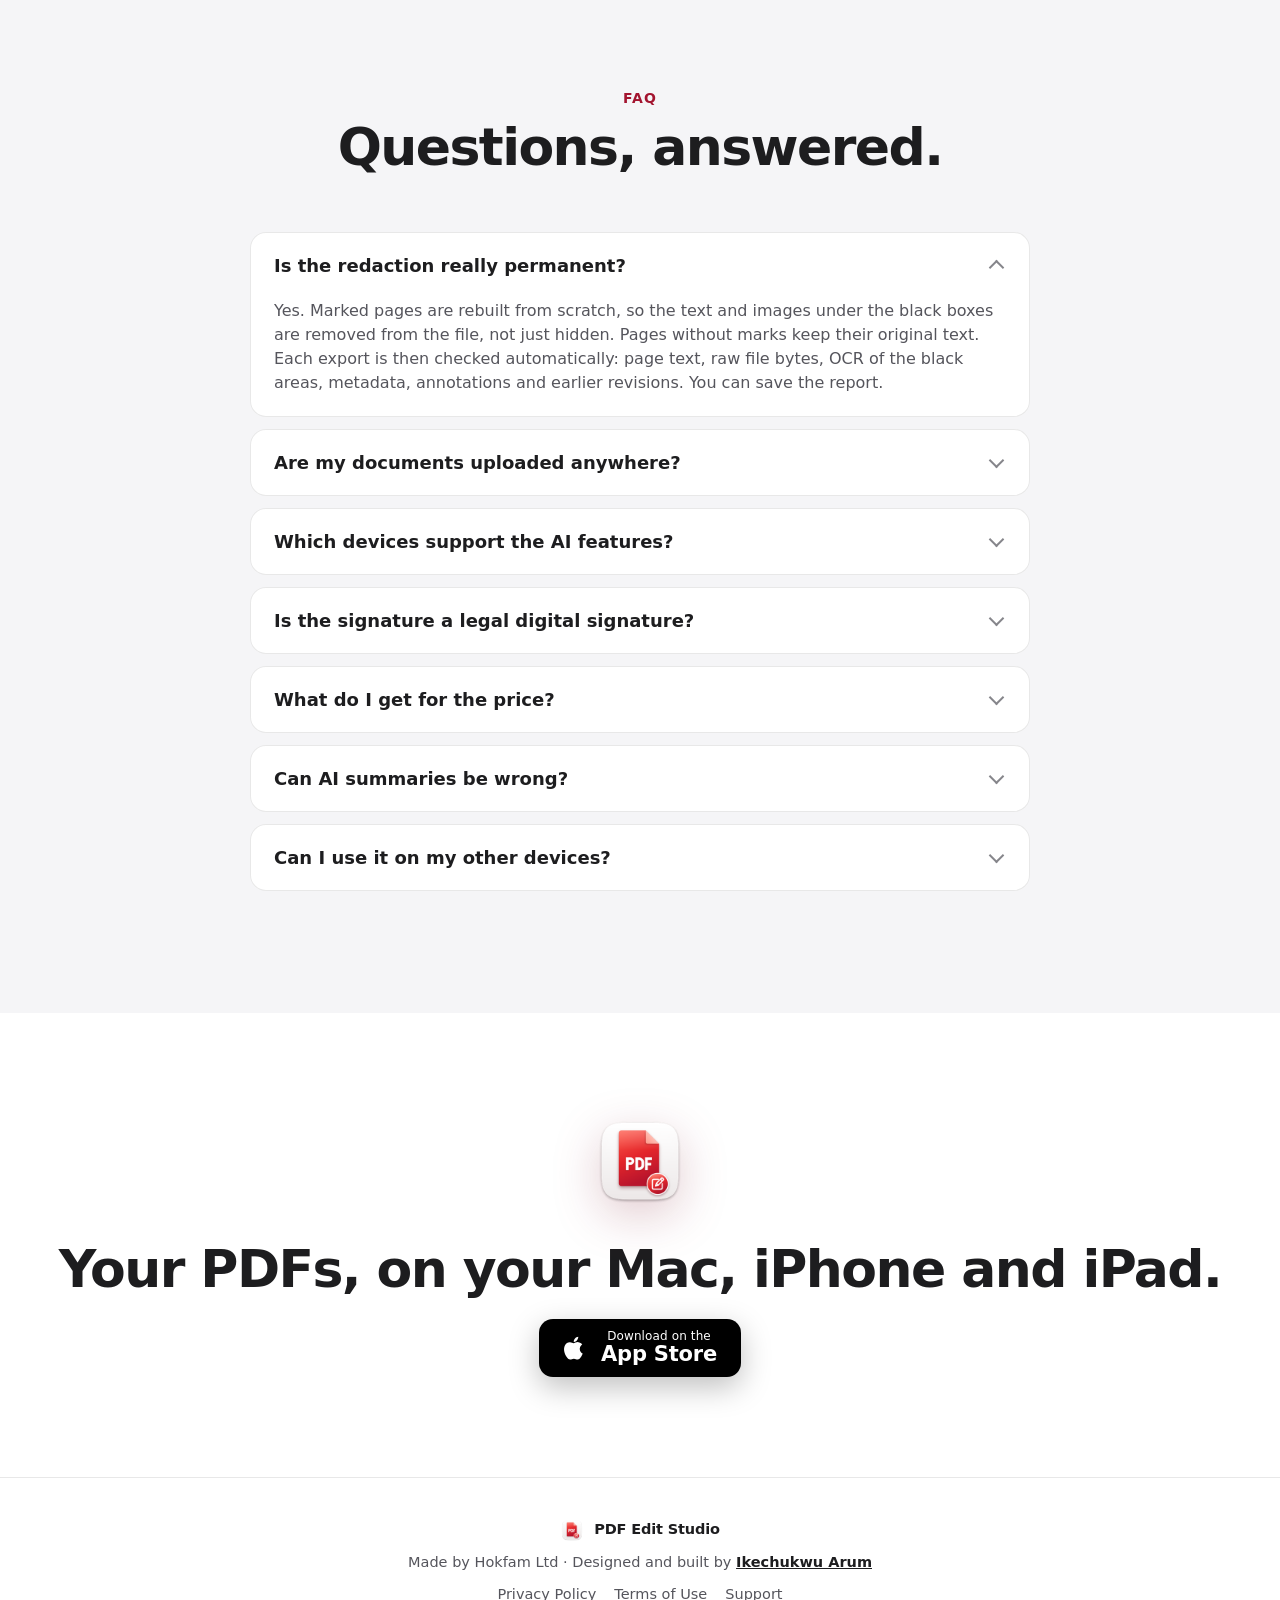
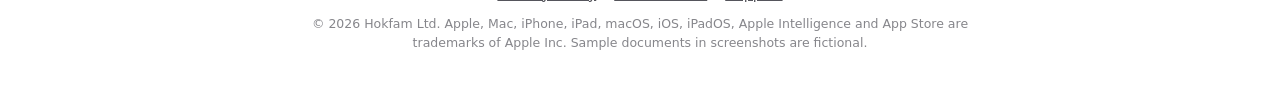
==== commit bafaf9e9: "Add files via upload" ====
--- a/index.html
+++ b/index.html
@@ -4,23 +4,25 @@
 <meta charset="utf-8">
 <meta name="viewport" content="width=device-width, initial-scale=1">
 <title>PDF Edit Studio: the private PDF editor for Mac, iPhone and iPad that redacts for real</title>
+<link rel="canonical" href="https://pdf-edit-studio.github.io/pdfeditor/">
 <meta name="description" content="Redact, OCR, sign, compress, merge and organise PDFs on your Mac, iPhone and iPad. On-device AI summarises, answers questions with page numbers and translates. No account. No tracking. Made by Hokfam Ltd.">
 <meta name="theme-color" content="#C81E3C">
 <meta property="og:type" content="website">
+<meta property="og:url" content="https://pdf-edit-studio.github.io/pdfeditor/">
 <meta property="og:site_name" content="PDF Edit Studio">
 <meta property="og:title" content="PDF Edit Studio: the private PDF editor that redacts for real">
 <meta property="og:description" content="Verified redaction, OCR, signatures, compression and on-device AI for Mac, iPhone and iPad. Your PDFs never leave your device.">
-<meta property="og:image" content="assets/og-image.png">
+<meta property="og:image" content="https://pdf-edit-studio.github.io/pdfeditor/assets/og-image.png">
 <meta property="og:image:width" content="1200"><meta property="og:image:height" content="630">
 <meta name="twitter:card" content="summary_large_image">
 <meta name="twitter:title" content="PDF Edit Studio: the private PDF editor that redacts for real">
 <meta name="twitter:description" content="Verified redaction, OCR, signatures, compression and on-device AI for Mac, iPhone and iPad.">
-<meta name="twitter:image" content="assets/og-image.png">
+<meta name="twitter:image" content="https://pdf-edit-studio.github.io/pdfeditor/assets/og-image.png">
 <link rel="icon" type="image/png" sizes="32x32" href="assets/icon-32.png">
 <link rel="icon" type="image/png" sizes="64x64" href="assets/icon-64.png">
 <link rel="apple-touch-icon" href="assets/icon-180.png">
 <link rel="stylesheet" href="styles.css">
-<script type="application/ld+json">{"@context":"https://schema.org","@type":"SoftwareApplication","name":"PDF Edit Studio","operatingSystem":"macOS 14, iOS 17, iPadOS 17 or later","applicationCategory":"BusinessApplication","offers":{"@type":"Offer","name":"One-time purchase (Mac, iPhone and iPad)","price":"49.99","priceCurrency":"USD"},"publisher":{"@type":"Organization","name":"Hokfam Ltd"}}</script>
+<script type="application/ld+json">{"@context":"https://schema.org","@type":"SoftwareApplication","name":"PDF Edit Studio","url":"https://pdf-edit-studio.github.io/pdfeditor/","operatingSystem":"macOS 14, iOS 17, iPadOS 17 or later","applicationCategory":"BusinessApplication","offers":{"@type":"Offer","name":"One-time purchase (Mac, iPhone and iPad)"},"publisher":{"@type":"Organization","name":"Hokfam Ltd"}}</script>
 </head>
 <body>
 <a class="skip" href="#main">Skip to content</a>
@@ -41,7 +43,7 @@
     <p class="lead">Redact, OCR, sign, compress and organise PDFs. On-device AI summarises, answers questions with page numbers and translates whole documents. Your files never leave your device.</p>
     <div class="cta-row">
       <!-- Replace with Apple's official "Download on the App Store" badge (Apple Marketing Resources) before launch -->
-      <!-- TODO: when the App Store link exists, turn this back into <a class="appstore" href="…" aria-label="Download on the App Store"> with Apple\'s official badge. --><span class="appstore" role="img" aria-label="Coming soon to the App Store">
+      <a class="appstore" href="#" aria-label="Download on the App Store">
         <svg viewBox="0 0 24 24" aria-hidden="true"><path d="M16.6 12.6c0-2.3 1.9-3.4 2-3.5-1.1-1.6-2.8-1.8-3.4-1.8-1.4-.1-2.8.9-3.5.9-.7 0-1.9-.9-3.1-.8-1.6 0-3 .9-3.8 2.3-1.6 2.8-.4 7 1.2 9.2.8 1.1 1.7 2.3 2.9 2.3 1.1 0 1.6-.7 3-.7s1.8.7 3 .7 2-1.1 2.8-2.2c.9-1.3 1.2-2.5 1.3-2.6-.1 0-2.4-.9-2.4-3.8zM14.4 5.8c.6-.8 1.1-1.8 1-2.8-.9 0-2 .6-2.6 1.4-.6.7-1.1 1.7-1 2.7 1 .1 2-.5 2.6-1.3z"/></svg>
         <span><small>Download on the</small>App Store</span>
       </a>
@@ -135,14 +137,14 @@
     <div class="plans">
       <div class="plan best">
         <h4>PDF Edit Studio</h4>
-        <div class="price">$49.99</div>
-        <div class="per">one-time purchase · yours forever · Mac, iPhone and iPad</div>
+        <!-- TODO: add the App Store price here once it is set in App Store Connect (e.g. <div class="price">…</div>). -->
+        <div class="per">one purchase · Mac, iPhone and iPad</div>
         <ul><li>Every feature included</li><li>Unlimited verified redaction and OCR</li><li>On-device AI summaries, Ask this PDF and translation</li><li>All compression presets · saved signatures</li><li>Works on Mac, iPhone and iPad with the same Apple Account</li></ul>
-        <!-- TODO: replace with <a class="btn btn-primary block" href="APP STORE LINK">Get it on the App Store</a> once the link exists. -->
-        <span class="btn btn-primary block" aria-disabled="true">Coming soon to the App Store</span>
+        <!-- TODO: set href to the App Store link. -->
+        <a class="btn btn-primary block" href="#">Get it on the App Store</a>
       </div>
     </div>
-    <p class="fine center">One purchase. Mac, iPhone and iPad. No account, no subscriptions, no in-app purchases and no watermarks. Price in US dollars; the App Store shows your local price.</p>
+    <p class="fine center">One purchase. Mac, iPhone and iPad. No account, no subscriptions, no in-app purchases and no watermarks. Your local price is shown in the App Store.</p>
   </div>
 </section>
 
@@ -155,7 +157,6 @@
     <details><summary>Is the signature a legal digital signature?</summary><p>It’s a simple electronic signature: your drawn, typed or imported signature placed on the page. It isn’t a certificate-based digital signature (PAdES). For many everyday agreements a simple electronic signature is enough, but check what your document needs.</p></details>
     <details><summary>What do I get for the price?</summary><p>Everything, on Mac, iPhone and iPad. It’s a one-time purchase with every feature included, no subscriptions, no in-app purchases, no usage limits and no watermarks.</p></details>
     <details><summary>Can AI summaries be wrong?</summary><p>Yes, summaries can contain errors. That’s why every point and answer links to the page it came from, so you can check the source in one click.</p></details>
-    <details><summary>How do I get help?</summary><p>Email <a href="mailto:pdfESupport@hokfam.com">pdfESupport@hokfam.com</a> or see the <a href="support.html">Support</a> page.</p></details>
     <details><summary>Can I use it on my other devices?</summary><p>Yes. One purchase works on Mac, iPhone and iPad. Download it from the App Store on each device with the same Apple Account.</p></details>
   </div>
 </section>
@@ -164,7 +165,7 @@
   <div class="wrap final-in">
     <img src="assets/icon-256.png" alt="" width="96" height="96">
     <h2>Your PDFs, on your Mac, iPhone and iPad.</h2>
-    <a class="appstore" href="#" aria-label="Download on the App Store"><svg viewBox="0 0 24 24" aria-hidden="true"><path d="M16.6 12.6c0-2.3 1.9-3.4 2-3.5-1.1-1.6-2.8-1.8-3.4-1.8-1.4-.1-2.8.9-3.5.9-.7 0-1.9-.9-3.1-.8-1.6 0-3 .9-3.8 2.3-1.6 2.8-.4 7 1.2 9.2.8 1.1 1.7 2.3 2.9 2.3 1.1 0 1.6-.7 3-.7s1.8.7 3 .7 2-1.1 2.8-2.2c.9-1.3 1.2-2.5 1.3-2.6-.1 0-2.4-.9-2.4-3.8zM14.4 5.8c.6-.8 1.1-1.8 1-2.8-.9 0-2 .6-2.6 1.4-.6.7-1.1 1.7-1 2.7 1 .1 2-.5 2.6-1.3z"/></svg><span><small>Coming soon to the</small>App Store</span></span>
+    <a class="appstore" href="#" aria-label="Download on the App Store"><svg viewBox="0 0 24 24" aria-hidden="true"><path d="M16.6 12.6c0-2.3 1.9-3.4 2-3.5-1.1-1.6-2.8-1.8-3.4-1.8-1.4-.1-2.8.9-3.5.9-.7 0-1.9-.9-3.1-.8-1.6 0-3 .9-3.8 2.3-1.6 2.8-.4 7 1.2 9.2.8 1.1 1.7 2.3 2.9 2.3 1.1 0 1.6-.7 3-.7s1.8.7 3 .7 2-1.1 2.8-2.2c.9-1.3 1.2-2.5 1.3-2.6-.1 0-2.4-.9-2.4-3.8zM14.4 5.8c.6-.8 1.1-1.8 1-2.8-.9 0-2 .6-2.6 1.4-.6.7-1.1 1.7-1 2.7 1 .1 2-.5 2.6-1.3z"/></svg><span><small>Download on the</small>App Store</span></a>
   </div>
 </section>
 </main>
@@ -173,7 +174,7 @@
   <div class="wrap foot-in">
     <div class="brand"><img src="assets/icon-64.png" alt="" width="24" height="24"><span>PDF Edit Studio</span></div>
     <p>Made by Hokfam Ltd · Designed and built by <a href="https://ikarum.vercel.app" rel="noopener">Ikechukwu Arum</a></p>
-    <p class="links"><a href="privacy.html">Privacy Policy</a><a href="https://www.apple.com/legal/internet-services/itunes/dev/stdeula/" rel="noopener">Terms of Use</a><a href="support.html">Support</a><a href="mailto:pdfESupport@hokfam.com">pdfESupport@hokfam.com</a></p>
+    <p class="links"><a href="privacy.html">Privacy Policy</a><a href="https://www.apple.com/legal/internet-services/itunes/dev/stdeula/" rel="noopener">Terms of Use</a><a href="support.html">Support</a></p>
     <p class="legal">© 2026 Hokfam Ltd. Apple, Mac, iPhone, iPad, macOS, iOS, iPadOS, Apple Intelligence and App Store are trademarks of Apple Inc. Sample documents in screenshots are fictional.</p>
   </div>
 </footer>
